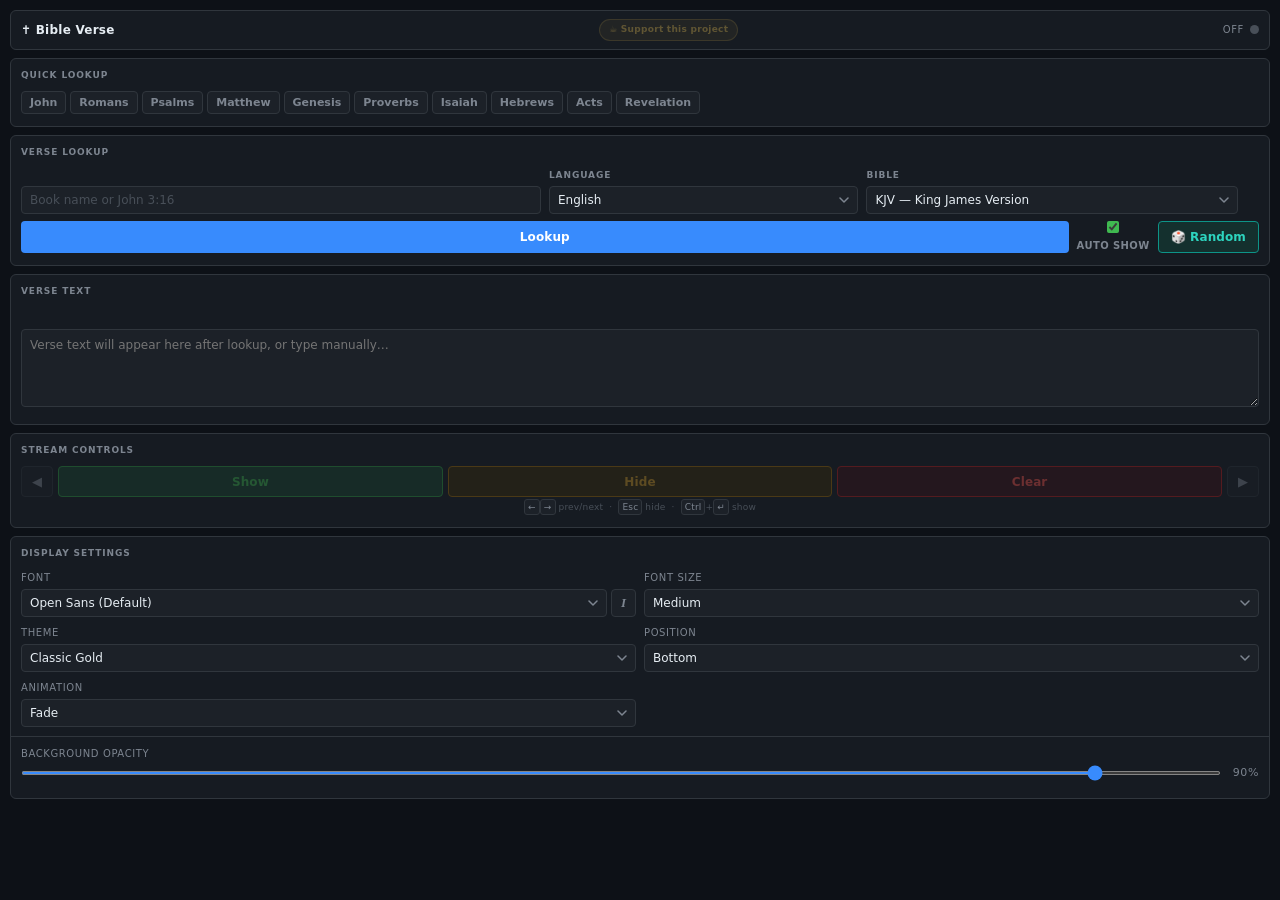
==== index.html @ e4c2082e "await chapter population and show book list on ref-input focus" ====
<!DOCTYPE html>
<html lang="en">
<head>
  <meta charset="UTF-8">
  <meta name="viewport" content="width=device-width, initial-scale=1.0">
  <title>Bible Verse Controller</title>
  <link rel="stylesheet" href="assets/dock.css">
</head>
<body>

<div id="app">

  <!-- Header -->
  <header>
    <h1>✝ Bible Verse</h1>
    <a
      href="https://ko-fi.com/sinewytech"
      target="_blank"
      rel="noopener noreferrer"
      class="kofi-btn"
      title="Support this project on Ko-fi"
    >☕ Support this project</a>
    <div class="status-row">
      <span class="status-label" id="status-label">Off</span>
      <div class="status-dot" id="status-dot"></div>
    </div>
  </header>

  <!-- Quick Lookup -->
  <div class="card">
    <div class="card-title">Quick Lookup</div>
    <div class="quick-books">
      <button class="btn-book" data-book="John">John</button>
      <button class="btn-book" data-book="Romans">Romans</button>
      <button class="btn-book" data-book="Psalms">Psalms</button>
      <button class="btn-book" data-book="Matthew">Matthew</button>
      <button class="btn-book" data-book="Genesis">Genesis</button>
      <button class="btn-book" data-book="Proverbs">Proverbs</button>
      <button class="btn-book" data-book="Isaiah">Isaiah</button>
      <button class="btn-book" data-book="Hebrews">Hebrews</button>
      <button class="btn-book" data-book="Acts">Acts</button>
      <button class="btn-book" data-book="Revelation">Revelation</button>
    </div>
  </div>

  <!-- Lookup -->
  <div class="card">
    <div class="card-title">Verse Lookup</div>
    <div class="lookup-row" style="display:flex;gap:8px;align-items:flex-end;flex-wrap:nowrap;overflow:hidden;">
      <div class="ref-wrap" style="width:42%;flex:none;box-sizing:border-box;">
        <input
          type="text"
          id="ref-input"
          placeholder="Book name or John 3:16"
          autocomplete="off"
          spellcheck="false"
        >
        <ul id="autocomplete-list" class="autocomplete-list hidden"></ul>
      </div>
      <div style="width:25%;flex:none;box-sizing:border-box;min-width:0;">
        <label style="font-size:9px;font-weight:700;text-transform:uppercase;letter-spacing:0.1em;color:var(--text-muted);margin-bottom:4px;">Language</label>
        <select id="language" title="Language" style="width:100%;min-width:0;">
          <option value="" disabled>Language</option>
          <option value="english" selected>English</option>
          <option value="french">French</option>
          <option value="portuguese">Portuguese</option>
          <option value="spanish">Spanish</option>
          <option value="swahili">Swahili</option>
          <option value="arabic">Arabic</option>
          <option value="chinese">Chinese</option>
          <option value="german">German</option>
          <option value="russian">Russian</option>
        </select>
      </div>
      <div style="width:30%;flex:none;box-sizing:border-box;min-width:0;">
        <label style="font-size:9px;font-weight:700;text-transform:uppercase;letter-spacing:0.1em;color:var(--text-muted);margin-bottom:4px;">Bible</label>
        <select id="translation" title="Bible translation" style="width:100%;max-width:100%;overflow:hidden;text-overflow:ellipsis;min-width:0;box-sizing:border-box;">
        <option value="kjv" data-language="english" selected>KJV — King James Version</option>
        <option value="nkjv" data-language="english">NKJV — New King James Version</option>
        <option value="niv" data-language="english">NIV — New International Version (1984)</option>
        <option value="niv2011" data-language="english">NIV2011 — New International Version (2011)</option>
        <option value="esv" data-language="english">ESV — English Standard Version</option>
        <option value="nlt" data-language="english">NLT — New Living Translation</option>
        <option value="nasb" data-language="english">NASB — New American Standard Bible</option>
        <option value="amp" data-language="english">AMP — Amplified Bible</option>
        <option value="msg" data-language="english">MSG — The Message</option>
        <option value="csb17" data-language="english">CSB — Christian Standard Bible</option>
        <option value="web" data-language="english">WEB — World English Bible</option>
        <option value="webbe" data-language="english">WEBBE — World English Bible British</option>
        <option value="asv" data-language="english">ASV — American Standard Version</option>
        <option value="bbe" data-language="english">BBE — Bible in Basic English</option>
        <option value="darby" data-language="english">DBY — Darby Translation</option>
        <option value="ylt" data-language="english">YLT — Young's Literal (NT Only)</option>
        <option value="dra" data-language="english">DRB — Douay-Rheims</option>
        <option value="rsv" data-language="english">RSV — Revised Standard Version</option>
        <option value="net" data-language="english">NET — New English Translation</option>
        <option value="gnv" data-language="english">GNV — Geneva Bible (1599)</option>
        <option value="lsv" data-language="english">LSV — Literal Standard Version</option>
        <option value="bsb" data-language="english">BSB — Berean Standard Bible</option>
        <option value="mev" data-language="english">MEV — Modern English Version</option>
        <option value="isv" data-language="english">ISV — International Standard Version</option>
        <option value="erv" data-language="english">ERV — Easy-to-Read Version</option>
        <option value="gnt" data-language="english">GNT — Good News Bible</option>
        <option value="nbs" data-language="french">NBS — Nouvelle Bible Segond</option>
        <option value="frlsg" data-language="french">LSG — Louis Segond 1910</option>
        <option value="frdby" data-language="french">DBY — Darby French</option>
        <option value="frpdv17" data-language="french">PDV — Parole de Vie</option>
        <option value="bds" data-language="french">BDS — Bible du Semeur</option>
        <option value="ara" data-language="portuguese">ARA — Almeida Revista e Atualizada</option>
        <option value="acf11" data-language="portuguese">ACF — Almeida Corrigida Fiel</option>
        <option value="nvipt" data-language="portuguese">NVI-PT — Nova Versão Internacional</option>
        <option value="ntlh" data-language="portuguese">NTLH — Nova Tradução na Linguagem de Hoje</option>
        <option value="arc09" data-language="portuguese">ARC — Almeida Revista e Corrigida</option>
        <option value="rv1960" data-language="spanish">RV1960 — Reina Valera 1960</option>
        <option value="rv2004" data-language="spanish">RV2004 — Reina Valera 2004</option>
        <option value="nvi" data-language="spanish">NVI — Nueva Versión Internacional</option>
        <option value="pdt" data-language="spanish">PDT — Palabra de Dios para Todos</option>
        <option value="ntv" data-language="spanish">NTV — Nueva Traducción Viviente</option>
        <option value="suv" data-language="swahili">SUV — Swahili Union Version</option>
        <option value="nav" data-language="arabic">NAV — New Arabic Version</option>
        <option value="svd" data-language="arabic">SVD — Smith & Van Dyke</option>
        <option value="cuv" data-language="chinese">CUV — Chinese Union Version</option>
        <option value="cunp" data-language="chinese">CUNP — Chinese Union New Punctuation</option>
        <option value="elb" data-language="german">ELB — Elberfelder Bibel</option>
        <option value="lut" data-language="german">LUT — Luther Bibel 2017</option>
        <option value="sch" data-language="german">SCH — Schlachter 2000</option>
        <option value="synodal" data-language="russian">SYNOD — Russian Synodal</option>
        <option value="nrt" data-language="russian">NRT — New Russian Translation</option>
      </select>
      </div>
    </div>
    <div id="cv-row" class="cv-row hidden">
      <select id="chapter-sel" title="Chapter"></select>
      <select id="verse-sel" title="Verse"></select>
    </div>
    <div class="lookup-actions">
      <button class="btn btn-lookup" id="btn-lookup">Lookup</button>
      <label class="auto-show-label" title="Automatically show verse on stream after lookup">
        <input type="checkbox" id="auto-show-cb" checked>
        <span>Auto Show</span>
      </label>
      <button class="btn btn-random" id="btn-random">🎲 Random</button>
    </div>
    <div id="random-menu" class="random-menu hidden">
      <button class="random-menu-item" data-cat="bible">📖 Entire Bible</button>
      <button class="random-menu-item" data-cat="ot">📜 Old Testament</button>
      <button class="random-menu-item" data-cat="nt">✝ New Testament</button>
      <button class="random-menu-item" data-cat="gospels">🕊 Gospels only</button>
      <button class="random-menu-item" data-cat="poetry">🎵 Psalms &amp; Proverbs</button>
    </div>
  </div>

  <!-- Verse Preview & Edit -->
  <div class="card">
    <div class="card-title">Verse Text</div>
    <p id="preview-reference"></p>
    <textarea
      id="verse-text"
      placeholder="Verse text will appear here after lookup, or type manually…"
    ></textarea>
  </div>

  <!-- Stream Controls -->
  <div class="card">
    <div class="card-title">Stream Controls</div>
    <div class="controls-row">
      <button class="btn btn-prev" id="btn-prev" title="Previous verse (←)" disabled>◀</button>
      <button class="btn btn-show" id="btn-show" disabled>Show</button>
      <button class="btn btn-hide" id="btn-hide" disabled>Hide</button>
      <button class="btn btn-clear" id="btn-clear" disabled>Clear</button>
      <button class="btn btn-next" id="btn-next" title="Next verse (→)" disabled>▶</button>
    </div>
    <div class="kbd-hint">
      <kbd>←</kbd><kbd>→</kbd> prev/next &nbsp;·&nbsp;
      <kbd>Esc</kbd> hide &nbsp;·&nbsp;
      <kbd>Ctrl</kbd>+<kbd>↵</kbd> show
    </div>
  </div>

  <!-- Display Settings -->
  <div class="card">
    <div class="card-title">Display Settings</div>

    <div class="settings-grid">
      <label>
        Font
        <div class="font-row">
          <select id="font-sel"></select>
          <button id="btn-italic" class="btn-italic" type="button" title="Italic">I</button>
        </div>
      </label>
      <label>
        Font Size
        <select id="font-size">
          <option value="sm">Small</option>
          <option value="md" selected>Medium</option>
          <option value="lg">Large</option>
          <option value="xl">X-Large</option>
        </select>
      </label>
      <label>
        Theme
        <select id="theme">
          <option value="gold">Classic Gold</option>
          <option value="white">Clean White</option>
          <option value="dark">Dark Minimal</option>
          <option value="sacred-light">Sacred Light</option>
          <option value="custom">Custom…</option>
        </select>
      </label>
      <label>
        Position
        <select id="position">
          <option value="bottom">Bottom</option>
          <option value="center">Center</option>
          <option value="top">Top</option>
        </select>
      </label>
      <label>
        Animation
        <select id="animation">
          <option value="fade">Fade</option>
          <option value="slide">Slide Up</option>
          <option value="none">None</option>
        </select>
      </label>
    </div>

    <!-- Opacity -->
    <div class="card-divider"></div>
    <label style="margin-bottom:5px">
      Background Opacity
      <div class="slider-row">
        <input type="range" id="opacity-slider" min="0" max="100" value="90" step="1">
        <span class="slider-value" id="opacity-value">90%</span>
      </div>
    </label>

    <!-- Custom colours (shown when theme = custom) -->
    <div id="custom-colors-section">
      <div class="card-divider"></div>
      <div class="card-title" style="margin-bottom:7px">Custom Colours</div>
      <div class="color-row">
        <div class="color-item">
          <span>Background</span>
          <input type="color" id="color-bg" value="#080810">
        </div>
        <div class="color-item">
          <span>Verse Text</span>
          <input type="color" id="color-text" value="#f0e6c4">
        </div>
        <div class="color-item">
          <span>Reference</span>
          <input type="color" id="color-ref" value="#c9a84c">
        </div>
      </div>
      <div class="card-divider" style="margin-top:9px"></div>
      <label class="checkbox-row">
        <input type="checkbox" id="show-card-checkbox">
        <span>Show card overlay on background</span>
      </label>
    </div>

    <!-- Background mode — only visible when theme = Custom -->
    <div id="bg-mode-section">
      <div class="card-divider"></div>
      <label style="margin-bottom:5px">Background Mode</label>
      <div class="toggle-group" id="bg-mode-toggle" style="margin-bottom:7px">
        <button class="toggle-btn active" data-mode="color">Colour</button>
        <button class="toggle-btn" data-mode="image">Image</button>
      </div>
      <div id="bg-image-section" style="display:none">
        <div class="image-upload-area">
          <label class="btn-upload">
            Choose Image
            <input type="file" id="bg-image-input" accept="image/*" hidden>
          </label>
          <span id="bg-image-name">No image selected</span>
          <button class="btn-icon" id="bg-image-clear" title="Remove image">×</button>
        </div>
      </div>
    </div>
  </div>

  <!-- Status Bar -->
  <div id="status-bar"></div>

</div>

<script src="assets/app.js"></script>
<script>
(() => {
  try {
  // ── DOM refs ──────────────────────────────────────────
  const refInput        = document.getElementById('ref-input');
  const autocompleteList= document.getElementById('autocomplete-list');
  const chapterSel      = document.getElementById('chapter-sel');
  const verseSel        = document.getElementById('verse-sel');
  const cvRow           = document.getElementById('cv-row');
  const autoShowCb      = document.getElementById('auto-show-cb');
  const languageSel     = document.getElementById('language');
  const translationSel  = document.getElementById('translation');
  const btnLookup       = document.getElementById('btn-lookup');
  const btnRandom       = document.getElementById('btn-random');
  const randomMenu      = document.getElementById('random-menu');
  const previewRef      = document.getElementById('preview-reference');
  const verseText       = document.getElementById('verse-text');
  const btnPrev         = document.getElementById('btn-prev');
  const btnShow         = document.getElementById('btn-show');
  const btnHide         = document.getElementById('btn-hide');
  const btnClear        = document.getElementById('btn-clear');
  const btnNext         = document.getElementById('btn-next');
  const themeSel        = document.getElementById('theme');
  const positionSel     = document.getElementById('position');
  const fontSizeSel     = document.getElementById('font-size');
  const animationSel    = document.getElementById('animation');
  const fontSel         = document.getElementById('font-sel');
  const btnItalic       = document.getElementById('btn-italic');
  const opacitySlider   = document.getElementById('opacity-slider');
  const opacityValue    = document.getElementById('opacity-value');
  const customSection   = document.getElementById('custom-colors-section');
  const bgModeSection   = document.getElementById('bg-mode-section');
  const showCardCheckbox= document.getElementById('show-card-checkbox');
  const colorBg         = document.getElementById('color-bg');
  const colorText       = document.getElementById('color-text');
  const colorRef        = document.getElementById('color-ref');
  const bgModeToggle    = document.getElementById('bg-mode-toggle');
  const bgImageSection  = document.getElementById('bg-image-section');
  const bgImageInput    = document.getElementById('bg-image-input');
  const bgImageName     = document.getElementById('bg-image-name');
  const bgImageClear    = document.getElementById('bg-image-clear');
  const statusBar       = document.getElementById('status-bar');
  const statusDot       = document.getElementById('status-dot');
  const statusLabel     = document.getElementById('status-label');

  // ── State ─────────────────────────────────────────────
  let currentReference  = '';  // display string e.g. "John 3:16 — KJV"
  let navRef            = null; // { book, chapter, verse } for next/prev
  let overlayState      = 'off';
  let currentBgImage    = null; // base64 data URL or null
  let bgMode            = 'color';
  let isItalic          = false;
  let selectedBook      = null; // book name chosen via quick button or autocomplete
  let acItems           = [];   // current autocomplete results
  let acIndex           = -1;   // active autocomplete index

  // ── Populate font selector ────────────────────────────
  BibleApp.CHURCH_FONTS.forEach(f => {
    const opt = document.createElement('option');
    opt.value       = f.value;
    opt.textContent = f.label;
    fontSel.appendChild(opt);
  });

  // ── Init ──────────────────────────────────────────────
  BibleApp.initChannel('dock', () => {});

  const saved = BibleApp.loadSettings();
  translationSel.value = saved.translation || 'kjv';
  themeSel.value       = saved.theme       || 'gold';
  positionSel.value    = saved.position    || 'bottom';
  fontSizeSel.value    = saved.fontSize    || 'md';
  animationSel.value   = saved.animation   || 'fade';
  fontSel.value        = saved.font        || 'Open Sans';
  isItalic             = saved.italic === true;
  btnItalic.classList.toggle('active', isItalic);
  autoShowCb.checked   = saved.autoShow !== false; // default true
  opacitySlider.value  = saved.opacity     !== undefined ? saved.opacity : 90;
  opacityValue.textContent = opacitySlider.value + '%';

  if (saved.customColors) {
    colorBg.value   = saved.customColors.bg   || '#080810';
    colorText.value = saved.customColors.text || '#f0e6c4';
    colorRef.value  = saved.customColors.ref  || '#c9a84c';
  }
  // Default unchecked — only restore true if explicitly saved as true
  showCardCheckbox.checked = saved.showCard === true;

  // Only restore bg image state when custom theme is actually active
  if (themeSel.value === 'custom') {
    if (saved.bgImage) {
      currentBgImage = saved.bgImage;
      bgImageName.textContent = 'Saved image';
    }
    if (saved.bgMode === 'image') {
      bgMode = 'image';
      setActiveBgModeBtn('image');
      bgImageSection.style.display = '';
    }
  }

  updateThemeUI();

  // ── Language filter ──────────────────────────────────
  languageSel.addEventListener('change', function() {
    const selectedLang = this.value;
    const options = translationSel.querySelectorAll('option');

    let firstVisible = null;
    options.forEach(opt => {
      if (opt.dataset.language === selectedLang) {
        opt.style.display = '';
        if (!firstVisible) firstVisible = opt;
      } else {
        opt.style.display = 'none';
      }
    });

    if (firstVisible) {
      translationSel.value = firstVisible.value;
    }
  });

  // ── Helpers ───────────────────────────────────────────

  function setStatus(msg, type = '') {
    statusBar.textContent = msg;
    statusBar.className   = type ? `is-${type}` : '';
    if (type !== 'loading' && msg) {
      setTimeout(() => {
        if (statusBar.textContent === msg) {
          statusBar.textContent = '';
          statusBar.className   = '';
        }
      }, 4000);
    }
  }

  function setDotState(state) {
    overlayState = state;
    statusDot.className = 'status-dot';
    if (state === 'live') {
      statusDot.classList.add('live');
      statusLabel.textContent = 'Live';
    } else if (state === 'hidden') {
      statusDot.classList.add('hidden-state');
      statusLabel.textContent = 'Hidden';
    } else {
      statusLabel.textContent = 'Off';
    }
  }

  function enableControls(hasVerse) {
    btnShow.disabled  = !hasVerse;
    btnHide.disabled  = !hasVerse;
    btnClear.disabled = !hasVerse;
    btnPrev.disabled  = !hasVerse || !navRef;
    btnNext.disabled  = !hasVerse || !navRef;
  }

  function getCurrentState(action) {
    const isCustom = themeSel.value === 'custom';
    return {
      action,
      reference:    currentReference || refInput.value.trim(),
      text:         verseText.value.trim(),
      theme:        themeSel.value,
      position:     positionSel.value,
      fontSize:     fontSizeSel.value,
      animation:    animationSel.value,
      font:         fontSel.value,
      italic:       isItalic,
      opacity:      parseInt(opacitySlider.value, 10),
      // Preset themes never send a background image — their CSS always wins
      bgMode:       isCustom ? bgMode : 'color',
      bgImage:      isCustom && bgMode === 'image' ? currentBgImage : null,
      customColors: { bg: colorBg.value, text: colorText.value, ref: colorRef.value },
      // Preset themes always show the card; custom respects the checkbox
      showCard:     isCustom ? showCardCheckbox.checked : true,
      visible:      action === 'show',
      translation:  translationSel.value,
    };
  }

  function saveCurrentSettings() {
    BibleApp.saveSettings({
      translation:  translationSel.value,
      theme:        themeSel.value,
      position:     positionSel.value,
      fontSize:     fontSizeSel.value,
      animation:    animationSel.value,
      font:         fontSel.value,
      italic:       isItalic,
      autoShow:     autoShowCb.checked,
      opacity:      parseInt(opacitySlider.value, 10),
      bgMode,
      bgImage:      currentBgImage,
      customColors: { bg: colorBg.value, text: colorText.value, ref: colorRef.value },
      showCard:     showCardCheckbox.checked,
    });
  }

  function resendIfLive() {
    if (overlayState !== 'live') return;
    if (!verseText.value || verseText.value.trim() === '') return;
    BibleApp.send(getCurrentState('show'));
  }

  function updateThemeUI(sendUpdate = false) {
    const isCustom = themeSel.value === 'custom';

    // Custom-only panels
    customSection.classList.toggle('visible', isCustom);
    bgModeSection.classList.toggle('visible', isCustom);

    if (!isCustom) {
      // Reset bg mode controls so they're clean if user returns to Custom later
      bgMode = 'color';
      setActiveBgModeBtn('color');
      bgImageSection.style.display = 'none';
    }

    if (sendUpdate) resendIfLive();
  }

  function setActiveBgModeBtn(mode) {
    bgModeToggle.querySelectorAll('.toggle-btn').forEach(b => {
      b.classList.toggle('active', b.dataset.mode === mode);
    });
  }

  // ── Book / Chapter / Verse selectors ─────────────────

  async function populateChapters(bookName) {
    const entry = BibleApp.BIBLE_BOOKS.find(([name]) => name === bookName);
    if (!entry) return;
    chapterSel.innerHTML = '';
    for (let i = 1; i <= entry[2]; i++) {
      const opt = document.createElement('option');
      opt.value = opt.textContent = i;
      chapterSel.appendChild(opt);
    }
    await populateVerses();
  }

  async function populateVerses() {
    verseSel.innerHTML = '';
    const loading = document.createElement('option');
    loading.textContent = 'Loading...';
    loading.disabled = true;
    verseSel.appendChild(loading);

    const entry = BibleApp.BIBLE_BOOKS.find(([name]) => name === selectedBook);
    if (!entry) return;
    const bookId = BibleApp.BIBLE_BOOKS.indexOf(entry) + 1;
    const rawTranslation = translationSel.value;
    const translationCode = BibleApp.TRANSLATION_MAP[rawTranslation.toLowerCase()] || rawTranslation.toUpperCase();
    const chapter = parseInt(chapterSel.value, 10) || 1;

    const count = await BibleApp.fetchVerseCount(translationCode, bookId, chapter);

    verseSel.innerHTML = '';
    for (let i = 1; i <= count; i++) {
      const opt = document.createElement('option');
      opt.value = opt.textContent = i;
      verseSel.appendChild(opt);
    }
  }

  function selectBook(bookName) {
    selectedBook = bookName;
    document.querySelectorAll('.btn-book').forEach(b =>
      b.classList.toggle('active', b.dataset.book === bookName)
    );
    populateChapters(bookName);
    cvRow.classList.remove('hidden');
    updateRefFromDropdowns();
    const entry = BibleApp.BIBLE_BOOKS.find(([name]) => name === bookName);
    if (entry && entry[2] === 1) {
      verseSel.focus();
    } else {
      chapterSel.focus();
    }
  }

  function updateRefFromDropdowns() {
    if (!selectedBook) return;
    refInput.value = `${selectedBook} ${chapterSel.value}:${verseSel.value}`;
  }

  async function syncDropdowns(bookName, chapter, verse) {
    const entry = BibleApp.BIBLE_BOOKS.find(([name]) => name.toLowerCase() === bookName.toLowerCase());
    if (!entry) return;
    selectedBook = entry[0];
    document.querySelectorAll('.btn-book').forEach(b =>
      b.classList.toggle('active', b.dataset.book === selectedBook)
    );
    chapterSel.innerHTML = '';
    for (let i = 1; i <= entry[2]; i++) {
      const opt = document.createElement('option');
      opt.value = opt.textContent = i;
      chapterSel.appendChild(opt);
    }
    chapterSel.value = chapter;
    cvRow.classList.remove('hidden');
    await populateVerses();
    verseSel.value = verse;
  }

  // ── Autocomplete ──────────────────────────────────────

  function showAutocomplete(items) {
    autocompleteList.innerHTML = '';
    if (!items.length) {
      hideAutocomplete();
      return;
    }
    acItems = items;
    acIndex = -1;
    items.forEach((name, i) => {
      const li = document.createElement('li');
      li.className     = 'autocomplete-item';
      li.textContent   = name;
      li.dataset.index = i;
      li.addEventListener('mousedown', (e) => {
        e.preventDefault(); // prevent input blur
        selectAutocomplete(i);
      });
      autocompleteList.appendChild(li);
    });
    autocompleteList.classList.remove('hidden');
  }

  function hideAutocomplete() {
    autocompleteList.classList.add('hidden');
    acItems = [];
    acIndex = -1;
  }

  function selectAutocomplete(idx) {
    const book = acItems[idx];
    if (!book) return;
    hideAutocomplete();
    selectBook(book);
  }

  function moveAutocomplete(dir) {
    if (!acItems.length) return;
    acIndex = Math.max(-1, Math.min(acItems.length - 1, acIndex + dir));
    autocompleteList.querySelectorAll('.autocomplete-item').forEach((el, i) => {
      el.classList.toggle('active', i === acIndex);
    });
  }

  function handleRefInput() {
    const val = refInput.value;
    // If cleared, reset book state and hide chapter/verse row
    if (!val.trim()) {
      selectedBook = null;
      cvRow.classList.add('hidden');
      document.querySelectorAll('.btn-book').forEach(b => b.classList.remove('active'));
    }
    // Only autocomplete if we're still typing the book name (no chapter yet)
    const hasChapter = /\d+:\d+/.test(val) || /^\S+\s+\d+$/.test(val);
    if (!val.trim() || hasChapter) {
      hideAutocomplete();
      return;
    }
    // Extract the book fragment (everything before a digit+colon or just the whole string)
    const bookFragment = val.replace(/\s+\d+.*$/, '');
    const results = BibleApp.searchBooks(bookFragment);
    // Don't show autocomplete if the typed value already exactly matches a book
    const exact = results.length === 1 && results[0].toLowerCase() === bookFragment.toLowerCase();
    if (exact) { hideAutocomplete(); return; }
    showAutocomplete(results);
  }

  // ── Random Verse ──────────────────────────────────────

  const RANDOM_CATEGORIES = {
    bible:   { pool: () => BibleApp.BIBLE_BOOKS.slice(0, 66) },
    ot:      { pool: () => BibleApp.BIBLE_BOOKS.slice(0, 39) },
    nt:      { pool: () => BibleApp.BIBLE_BOOKS.slice(39, 66) },
    gospels: { pool: () => [39, 40, 41, 42].map(i => BibleApp.BIBLE_BOOKS[i]) },
    poetry:  { pool: () => [18, 19].map(i => BibleApp.BIBLE_BOOKS[i]) },
  };

  function closeRandomMenu() {
    randomMenu.classList.add('hidden');
  }

  async function doRandomVerse(catKey) {
    closeRandomMenu();

    const books = RANDOM_CATEGORIES[catKey].pool();
    btnRandom.disabled = true;
    btnRandom.classList.add('loading');
    setStatus('Finding random verse…', 'loading');

    let result, lastRef;

    // Up to 4 attempts: first two try a random verse (1-12),
    // later attempts fall back to verse 1 of a fresh random chapter.
    for (let attempt = 0; attempt < 4; attempt++) {
      const [bookName, , chapters] = books[Math.floor(Math.random() * books.length)];
      const chapter = Math.floor(Math.random() * chapters) + 1;
      const verse   = attempt < 2 ? Math.floor(Math.random() * 12) + 1 : 1;
      lastRef = `${bookName} ${chapter}:${verse}`;
      result  = await BibleApp.fetchVerse(lastRef, translationSel.value);
      if (!result.error) break;
    }

    btnRandom.disabled = false;
    btnRandom.classList.remove('loading');

    if (result.error) {
      setStatus(result.error, 'error');
      return;
    }

    currentReference       = result.reference;
    previewRef.textContent = result.reference;
    verseText.value        = result.text;
    navRef = BibleApp.parseReference(result.rawRef || lastRef);
    if (navRef) refInput.value = BibleApp.buildReference(navRef.book, navRef.chapter, navRef.verse);
    enableControls(true);
    setStatus(`Random: ${result.reference}`, 'success');

    if (autoShowCb.checked || overlayState === 'live') {
      BibleApp.send(getCurrentState('show'));
      if (autoShowCb.checked) setDotState('live');
    }
  }

  // ── Lookup ────────────────────────────────────────────

  async function doLookup(ref) {
    ref = (ref || refInput.value).trim();
    if (!ref) {
      setStatus('Enter a reference first (e.g. John 3:16).', 'error');
      refInput.focus();
      return;
    }

    hideAutocomplete();
    btnLookup.disabled = true;
    btnLookup.classList.add('loading');
    setStatus('Fetching verse…', 'loading');

    const result = await BibleApp.fetchVerse(ref, translationSel.value);

    btnLookup.disabled = false;
    btnLookup.classList.remove('loading');

    if (result.error) {
      setStatus(result.error, 'error');
      return;
    }

    currentReference       = result.reference;
    previewRef.textContent = result.reference;
    verseText.value        = result.text;

    // Parse raw ref for navigation (API returns e.g. "John 3:16")
    navRef = BibleApp.parseReference(result.rawRef || ref);
    if (navRef) {
      refInput.value = BibleApp.buildReference(navRef.book, navRef.chapter, navRef.verse);
      await syncDropdowns(navRef.book, navRef.chapter, navRef.verse);
    }

    enableControls(true);
    setStatus(`Loaded: ${result.reference}`, 'success');

    if (autoShowCb.checked) {
      BibleApp.send(getCurrentState('show'));
      setDotState('live');
    }
  }

  // ── Next / Previous ───────────────────────────────────

  async function navigateVerse(delta) {
    if (!navRef) return;

    const { book, chapter, verse } = navRef;
    const newVerse = verse + delta;

    if (newVerse < 1) {
      // Go to previous chapter, verse 1 (we don't know last verse of prev chapter)
      if (chapter <= 1) { setStatus('Already at the beginning.', ''); return; }
      await doLookup(BibleApp.buildReference(book, chapter - 1, 1));
    } else {
      const ref = BibleApp.buildReference(book, chapter, newVerse);
      const result = await BibleApp.fetchVerse(ref, translationSel.value);

      if (result.error) {
        // Likely past the last verse — try next chapter
        if (delta > 0) {
          await doLookup(BibleApp.buildReference(book, chapter + 1, 1));
        } else {
          setStatus(result.error, 'error');
        }
      } else {
        // Apply directly without going through doLookup UI flow
        currentReference       = result.reference;
        previewRef.textContent = result.reference;
        verseText.value        = result.text;
        navRef = BibleApp.parseReference(result.rawRef || ref);
        if (navRef) refInput.value = BibleApp.buildReference(navRef.book, navRef.chapter, navRef.verse);
        enableControls(true);
        // Live-update overlay if visible
        if (overlayState === 'live') BibleApp.send(getCurrentState('show'));
        setStatus(`${result.reference}`, 'success');
      }
    }
  }

  // ── Event listeners ───────────────────────────────────

  // Quick book buttons
  document.querySelectorAll('.btn-book').forEach(btn =>
    btn.addEventListener('click', () => selectBook(btn.dataset.book))
  );

  // Chapter dropdown → repopulate verses and sync ref input
  chapterSel.addEventListener('change', async () => {
    await populateVerses();
    updateRefFromDropdowns();
  });

  // Verse dropdown → sync ref input, auto-lookup if Auto Show is on
  verseSel.addEventListener('change', () => {
    updateRefFromDropdowns();
    if (autoShowCb.checked) doLookup();
  });

  btnLookup.addEventListener('click', () => doLookup());

  btnRandom.addEventListener('click', (e) => {
    e.stopPropagation(); // prevent the document click from closing it immediately
    randomMenu.classList.toggle('hidden');
  });

  randomMenu.addEventListener('click', (e) => {
    const item = e.target.closest('.random-menu-item');
    if (item) doRandomVerse(item.dataset.cat);
  });

  // Close the menu when clicking anywhere outside it
  document.addEventListener('click', closeRandomMenu);

  refInput.addEventListener('input', handleRefInput);

  refInput.addEventListener('focus', () => {
    const val = refInput.value.trim();
    const hasChapter = /\d+:\d+/.test(val) || /^\S+\s+\d+$/.test(val);
    if (!val || hasChapter) return;
    const bookFragment = val.replace(/\s+\d+.*$/, '');
    const results = bookFragment
      ? BibleApp.searchBooks(bookFragment)
      : BibleApp.BIBLE_BOOKS.map(([name]) => name);
    showAutocomplete(results);
  });

  refInput.addEventListener('keydown', (e) => {
    if (e.key === 'ArrowDown') { e.preventDefault(); moveAutocomplete(1); return; }
    if (e.key === 'ArrowUp')   { e.preventDefault(); moveAutocomplete(-1); return; }
    if (e.key === 'Escape')    { hideAutocomplete(); return; }
    if (e.key === 'Enter') {
      if (acIndex >= 0 && acItems.length) {
        e.preventDefault();
        selectAutocomplete(acIndex);
      } else {
        hideAutocomplete();
        doLookup();
      }
    }
  });

  refInput.addEventListener('blur', () => {
    // Delay so mousedown on autocomplete item fires first
    setTimeout(hideAutocomplete, 150);
  });

  verseText.addEventListener('input', () => {
    enableControls(verseText.value.trim().length > 0);
  });

  verseText.addEventListener('keydown', (e) => {
    if (e.key === 'Enter' && (e.ctrlKey || e.metaKey)) {
      e.preventDefault();
      btnShow.click();
    }
  });

  btnShow.addEventListener('click', () => {
    const text = verseText.value.trim();
    if (!text) { setStatus('No verse text to display.', 'error'); return; }
    BibleApp.send(getCurrentState('show'));
    setDotState('live');
    setStatus('Verse shown on stream.', 'success');
  });

  btnHide.addEventListener('click', () => {
    BibleApp.send(getCurrentState('hide'));
    setDotState('hidden');
    setStatus('Verse hidden.', '');
  });

  btnClear.addEventListener('click', () => {
    BibleApp.send({ action: 'clear', visible: false, reference: '', text: '' });
    previewRef.textContent = '';
    verseText.value        = '';
    currentReference       = '';
    refInput.value         = '';
    navRef                 = null;
    enableControls(false);
    setDotState('off');
    setStatus('Cleared.', '');
  });

  btnPrev.addEventListener('click', () => navigateVerse(-1));
  btnNext.addEventListener('click', () => navigateVerse(1));

  // Settings — save + live-update on change
  [themeSel, positionSel, fontSizeSel, animationSel, fontSel].forEach(el => {
    el.addEventListener('change', () => {
      if (el === themeSel) {
        // updateThemeUI resets bg state then calls resendIfLive internally
        updateThemeUI(true);
        saveCurrentSettings();
      } else {
        saveCurrentSettings();
        resendIfLive();
      }
    });
  });

  btnItalic.addEventListener('click', () => {
    isItalic = !isItalic;
    btnItalic.classList.toggle('active', isItalic);
    saveCurrentSettings();
    resendIfLive();
  });

  translationSel.addEventListener('change', saveCurrentSettings);

  // Opacity slider
  opacitySlider.addEventListener('input', () => {
    opacityValue.textContent = opacitySlider.value + '%';
    saveCurrentSettings();
    resendIfLive();
  });

  // Custom colour pickers
  [colorBg, colorText, colorRef].forEach(el => {
    el.addEventListener('input', () => {
      saveCurrentSettings();
      resendIfLive();
    });
  });

  // Show-card checkbox
  showCardCheckbox.addEventListener('change', () => {
    saveCurrentSettings();
    resendIfLive();
  });

  // Background mode toggle
  bgModeToggle.addEventListener('click', (e) => {
    const btn = e.target.closest('.toggle-btn');
    if (!btn) return;
    bgMode = btn.dataset.mode;
    setActiveBgModeBtn(bgMode);
    bgImageSection.style.display = bgMode === 'image' ? '' : 'none';
    saveCurrentSettings();
    resendIfLive();
  });

  // Background image upload
  bgImageInput.addEventListener('change', (e) => {
    const file = e.target.files[0];
    if (!file) return;

    const img = new Image();
    const url = URL.createObjectURL(file);

    img.onload = () => {
      const MAX_W = 1920, MAX_H = 1080;
      let w = img.width, h = img.height;
      if (w > MAX_W || h > MAX_H) {
        const scale = Math.min(MAX_W / w, MAX_H / h);
        w = Math.round(w * scale);
        h = Math.round(h * scale);
      }
      const canvas = document.createElement('canvas');
      canvas.width  = w;
      canvas.height = h;
      canvas.getContext('2d').drawImage(img, 0, 0, w, h);
      currentBgImage = canvas.toDataURL('image/jpeg', 0.82);
      URL.revokeObjectURL(url);
      bgImageName.textContent = file.name;
      saveCurrentSettings();
      resendIfLive();
    };

    img.onerror = () => {
      URL.revokeObjectURL(url);
      setStatus('Could not load image.', 'error');
    };

    img.src = url;
    // Reset input so same file can be re-selected
    bgImageInput.value = '';
  });

  bgImageClear.addEventListener('click', () => {
    currentBgImage          = null;
    bgImageName.textContent = 'No image selected';
    saveCurrentSettings();
    resendIfLive();
  });

  // ── Global keyboard shortcuts ─────────────────────────
  document.addEventListener('keydown', (e) => {
    const tag     = document.activeElement.tagName;
    const inInput = tag === 'INPUT' || tag === 'TEXTAREA' || tag === 'SELECT';

    if (e.key === 'Escape' && !inInput) {
      btnHide.click();
    } else if (e.key === 'ArrowRight' && !inInput) {
      e.preventDefault();
      navigateVerse(1);
    } else if (e.key === 'ArrowLeft' && !inInput) {
      e.preventDefault();
      navigateVerse(-1);
    }
  });
  } catch (e) {
    console.error('[BibleApp] dock init failed:', e);
  }
})();
</script>

</body>
</html>
---- assets/dock.css ----
/* OBS Bible Verse Plugin — Dock Control Panel Styles */

*, *::before, *::after {
  box-sizing: border-box;
  margin: 0;
  padding: 0;
}

:root {
  --bg-body:      #0d1117;
  --bg-card:      #161b22;
  --bg-input:     #1c2128;
  --border:       #30363d;
  --border-focus: #58a6ff;
  --text:         #e6edf3;
  --text-muted:   #7d8590;
  --text-dim:     #484f58;
  --accent-blue:  #388bfd;
  --accent-green: #3fb950;
  --accent-amber: #d29922;
  --accent-red:   #f85149;
  --radius:       6px;
}

html, body {
  width: 100%;
  min-height: 100vh;
  background: var(--bg-body);
  color: var(--text);
  font-family: -apple-system, BlinkMacSystemFont, 'Segoe UI', system-ui, sans-serif;
  font-size: 12px;
  line-height: 1.5;
}

/* ── Layout ─────────────────────────────────────────── */

#app {
  padding: 10px 10px 16px;
  display: flex;
  flex-direction: column;
  gap: 8px;
}

/* ── Header ──────────────────────────────────────────── */

header {
  display: flex;
  align-items: center;
  justify-content: space-between;
  padding: 8px 10px;
  background: var(--bg-card);
  border: 1px solid var(--border);
  border-radius: var(--radius);
}

header h1 {
  font-size: 12px;
  font-weight: 600;
  color: var(--text);
  letter-spacing: 0.02em;
}

/* ── Ko-fi support button ────────────────────────────── */

.kofi-btn {
  display: inline-flex;
  align-items: center;
  gap: 4px;
  padding: 3px 9px;
  border-radius: 20px;
  background: rgba(201, 168, 76, 0.10);
  border: 1px solid rgba(201, 168, 76, 0.22);
  color: rgba(201, 168, 76, 0.55);
  font-size: 9px;
  font-weight: 600;
  letter-spacing: 0.03em;
  text-decoration: none;
  white-space: nowrap;
  opacity: 0.7;
  transition: opacity 0.2s, background 0.2s, color 0.2s, border-color 0.2s;
}

.kofi-btn:hover {
  opacity: 1;
  background: rgba(201, 168, 76, 0.18);
  border-color: rgba(201, 168, 76, 0.50);
  color: #c9a84c;
}

.status-row {
  display: flex;
  align-items: center;
  gap: 6px;
}

.status-label {
  font-size: 10px;
  color: var(--text-muted);
  text-transform: uppercase;
  letter-spacing: 0.06em;
}

.status-dot {
  width: 9px;
  height: 9px;
  border-radius: 50%;
  background: var(--text-dim);
  flex-shrink: 0;
  transition: background 0.3s;
}

.status-dot.live {
  background: var(--accent-green);
  box-shadow: 0 0 0 3px rgba(63, 185, 80, 0.25);
  animation: pulse 2s infinite;
}

.status-dot.hidden-state { background: var(--accent-amber); }

@keyframes pulse {
  0%, 100% { box-shadow: 0 0 0 3px rgba(63, 185, 80, 0.25); }
  50%       { box-shadow: 0 0 0 5px rgba(63, 185, 80, 0.08); }
}

/* ── Cards ───────────────────────────────────────────── */

.card {
  background: var(--bg-card);
  border: 1px solid var(--border);
  border-radius: var(--radius);
  padding: 10px 10px 12px;
}

.card-title {
  font-size: 9px;
  font-weight: 700;
  text-transform: uppercase;
  letter-spacing: 0.1em;
  color: var(--text-muted);
  margin-bottom: 9px;
}

/* ── Form elements ───────────────────────────────────── */

label {
  display: flex;
  flex-direction: column;
  gap: 4px;
  font-size: 10px;
  color: var(--text-muted);
  font-weight: 500;
  text-transform: uppercase;
  letter-spacing: 0.06em;
}

input[type="text"],
select,
textarea {
  background: var(--bg-input);
  border: 1px solid var(--border);
  border-radius: 4px;
  color: var(--text);
  font-family: inherit;
  font-size: 12px;
  padding: 6px 8px;
  width: 100%;
  transition: border-color 0.15s;
  outline: none;
  appearance: none;
  -webkit-appearance: none;
}

input[type="text"]:focus,
select:focus,
textarea:focus {
  border-color: var(--border-focus);
  box-shadow: 0 0 0 3px rgba(56, 139, 253, 0.15);
}

input::placeholder { color: var(--text-dim); }

select {
  cursor: pointer;
  background-image: url("data:image/svg+xml,%3Csvg xmlns='http://www.w3.org/2000/svg' width='10' height='6' fill='none'%3E%3Cpath d='M1 1l4 4 4-4' stroke='%237d8590' stroke-width='1.5' stroke-linecap='round' stroke-linejoin='round'/%3E%3C/svg%3E");
  background-repeat: no-repeat;
  background-position: right 8px center;
  padding-right: 26px;
}

select option {
  background: var(--bg-input);
  color: var(--text);
}

textarea {
  resize: vertical;
  min-height: 78px;
  line-height: 1.6;
}

/* ── Lookup row ──────────────────────────────────────── */

.lookup-row {
  display: flex;
  gap: 6px;
  margin-bottom: 7px;
}

.lookup-row select {
  width: 72px;
  flex-shrink: 0;
}

/* ── Autocomplete ────────────────────────────────────── */

.ref-wrap {
  position: relative;
  flex: 1;
  min-width: 0;
}

.ref-wrap input { width: 100%; }

.autocomplete-list {
  position: absolute;
  top: calc(100% + 3px);
  left: 0;
  right: 0;
  background: #1c2535;
  border: 1px solid var(--border-focus);
  border-radius: 4px;
  list-style: none;
  z-index: 200;
  overflow: hidden;
  box-shadow: 0 6px 20px rgba(0, 0, 0, 0.5);
}

.autocomplete-list.hidden { display: none; }

.autocomplete-item {
  padding: 6px 10px;
  cursor: pointer;
  font-size: 12px;
  color: var(--text);
  transition: background 0.1s;
}

.autocomplete-item:hover,
.autocomplete-item.active {
  background: rgba(56, 139, 253, 0.2);
  color: #fff;
}

/* ── Preview reference ───────────────────────────────── */

#preview-reference {
  font-size: 11px;
  color: var(--text-muted);
  font-style: italic;
  margin-bottom: 5px;
  min-height: 16px;
  letter-spacing: 0.01em;
}

/* ── Buttons ─────────────────────────────────────────── */

.btn {
  border: none;
  border-radius: 4px;
  cursor: pointer;
  font-family: inherit;
  font-size: 12px;
  font-weight: 600;
  letter-spacing: 0.01em;
  padding: 7px 12px;
  transition: opacity 0.15s, transform 0.1s, background 0.15s, color 0.15s;
  white-space: nowrap;
}

.btn:active { transform: scale(0.97); }

.btn:disabled {
  opacity: 0.38;
  cursor: not-allowed;
  transform: none !important;
}

/* Lookup + Random share a row */
.lookup-actions {
  display: flex;
  gap: 6px;
  margin-top: 4px;
}

.btn-lookup {
  background: var(--accent-blue);
  color: #fff;
  flex: 1;
}

.btn-lookup:hover:not(:disabled) { opacity: 0.88; }

/* ── Random Verse button ─────────────────────────────── */

.btn-random {
  background: #14302e;
  color: #2dd4bf;
  border: 1px solid #0d9488;
  flex-shrink: 0;
}

.btn-random:hover:not(:disabled) {
  background: #0d9488;
  color: #fff;
}

.btn-random.loading {
  position: relative;
  color: transparent;
}

.btn-random.loading::after {
  content: '';
  position: absolute;
  inset: 0;
  margin: auto;
  width: 13px;
  height: 13px;
  border: 2px solid rgba(45, 212, 191, 0.3);
  border-top-color: #2dd4bf;
  border-radius: 50%;
  animation: spin 0.65s linear infinite;
}

/* ── Random category dropdown menu ──────────────────── */

.random-menu {
  margin-top: 5px;
  background: #111e2a;
  border: 1px solid rgba(13, 148, 136, 0.55);
  border-radius: 6px;
  overflow: hidden;
  box-shadow: 0 6px 24px rgba(0, 0, 0, 0.55);
}

.random-menu.hidden { display: none; }

.random-menu-item {
  display: block;
  width: 100%;
  background: none;
  border: none;
  border-bottom: 1px solid rgba(13, 148, 136, 0.12);
  color: var(--text-muted);
  font-family: inherit;
  font-size: 11px;
  font-weight: 500;
  text-align: left;
  padding: 7px 12px;
  cursor: pointer;
  transition: background 0.1s, color 0.1s;
}

.random-menu-item:last-child { border-bottom: none; }

.random-menu-item:hover {
  background: rgba(13, 148, 136, 0.18);
  color: #2dd4bf;
}

/* ── Stream controls row ─────────────────────────────── */

.controls-row {
  display: flex;
  gap: 5px;
}

.btn-prev, .btn-next {
  background: var(--bg-input);
  color: var(--text-muted);
  border: 1px solid var(--border);
  padding: 7px 10px;
  font-size: 13px;
  flex-shrink: 0;
}

.btn-prev:hover:not(:disabled),
.btn-next:hover:not(:disabled) {
  background: var(--border);
  color: var(--text);
}

.btn-show {
  background: #1a4731;
  color: #3fb950;
  border: 1px solid #2ea043;
  flex: 1;
}
.btn-show:hover:not(:disabled) { background: #2ea043; color: #fff; }

.btn-hide {
  background: #3a2d0a;
  color: #d29922;
  border: 1px solid #9e6a03;
  flex: 1;
}
.btn-hide:hover:not(:disabled) { background: #9e6a03; color: #fff; }

.btn-clear {
  background: #3b1219;
  color: #f85149;
  border: 1px solid #b91c1c;
  flex: 1;
}
.btn-clear:hover:not(:disabled) { background: #b91c1c; color: #fff; }

/* ── Settings grid ───────────────────────────────────── */

.settings-grid {
  display: grid;
  grid-template-columns: 1fr 1fr;
  gap: 8px;
}

/* Full-width inside the grid */
.settings-grid .full {
  grid-column: 1 / -1;
}

/* ── Opacity slider ──────────────────────────────────── */

.slider-row {
  display: flex;
  align-items: center;
  gap: 8px;
}

.slider-row input[type="range"] {
  flex: 1;
  height: 4px;
  padding: 0;
  background: transparent;
  cursor: pointer;
  appearance: auto;
  -webkit-appearance: auto;
  accent-color: var(--accent-blue);
  border: none;
  box-shadow: none;
}

.slider-row input[type="range"]:focus { box-shadow: none; border-color: transparent; }

.slider-value {
  font-size: 11px;
  color: var(--text-muted);
  min-width: 30px;
  text-align: right;
  flex-shrink: 0;
}

/* ── Background mode toggle ──────────────────────────── */

.toggle-group {
  display: flex;
  gap: 4px;
  background: var(--bg-input);
  border: 1px solid var(--border);
  border-radius: 4px;
  padding: 2px;
}

.toggle-btn {
  flex: 1;
  border: none;
  background: transparent;
  color: var(--text-muted);
  font-size: 11px;
  font-weight: 600;
  padding: 4px 6px;
  border-radius: 3px;
  cursor: pointer;
  transition: background 0.15s, color 0.15s;
  font-family: inherit;
}

.toggle-btn.active {
  background: var(--accent-blue);
  color: #fff;
}

/* ── Image upload ────────────────────────────────────── */

.image-upload-area {
  display: flex;
  align-items: center;
  gap: 6px;
  flex-wrap: wrap;
}

.btn-upload {
  background: var(--bg-input);
  color: var(--text-muted);
  border: 1px dashed var(--border);
  border-radius: 4px;
  padding: 5px 10px;
  cursor: pointer;
  font-size: 11px;
  font-weight: 600;
  font-family: inherit;
  transition: border-color 0.15s, color 0.15s;
}

.btn-upload:hover {
  border-color: var(--accent-blue);
  color: var(--text);
}

#bg-image-name {
  flex: 1;
  font-size: 11px;
  color: var(--text-muted);
  overflow: hidden;
  text-overflow: ellipsis;
  white-space: nowrap;
  min-width: 0;
}

.btn-icon {
  background: none;
  border: none;
  color: var(--text-dim);
  cursor: pointer;
  font-size: 15px;
  padding: 1px 4px;
  border-radius: 3px;
  line-height: 1;
  flex-shrink: 0;
}
.btn-icon:hover { color: var(--accent-red); background: rgba(248, 81, 73, 0.1); }

/* ── Colour pickers ──────────────────────────────────── */

.color-row {
  display: flex;
  gap: 10px;
}

.color-item {
  display: flex;
  flex-direction: column;
  align-items: center;
  gap: 4px;
  flex: 1;
}

.color-item span {
  font-size: 9px;
  color: var(--text-muted);
  text-transform: uppercase;
  letter-spacing: 0.06em;
  font-weight: 600;
}

input[type="color"] {
  width: 100%;
  height: 28px;
  padding: 2px 3px;
  background: var(--bg-input);
  border: 1px solid var(--border);
  border-radius: 4px;
  cursor: pointer;
  outline: none;
  appearance: auto;
  -webkit-appearance: auto;
}

input[type="color"]:focus { border-color: var(--border-focus); }

/* Section divider within a card */
.card-divider {
  height: 1px;
  background: var(--border);
  margin: 9px -10px;
}

/* ── Status bar ──────────────────────────────────────── */

#status-bar {
  font-size: 11px;
  color: var(--text-muted);
  text-align: center;
  min-height: 18px;
  padding: 2px 8px;
  border-radius: 4px;
  transition: color 0.2s;
}

#status-bar.is-error   { color: var(--accent-red);   }
#status-bar.is-success { color: var(--accent-green);  }
#status-bar.is-loading { color: var(--accent-blue);   }

/* ── Keyboard hints ──────────────────────────────────── */

.kbd-hint {
  font-size: 9px;
  color: var(--text-dim);
  text-align: center;
  margin-top: 2px;
  letter-spacing: 0.02em;
}

kbd {
  display: inline-block;
  background: var(--bg-input);
  border: 1px solid var(--border);
  border-radius: 3px;
  padding: 0 3px;
  font-size: 9px;
  font-family: inherit;
  color: var(--text-muted);
  line-height: 1.6;
}

/* ── Loading spinner in button ───────────────────────── */

.btn-lookup.loading {
  position: relative;
  color: transparent;
}

.btn-lookup.loading::after {
  content: '';
  position: absolute;
  inset: 0;
  margin: auto;
  width: 14px;
  height: 14px;
  border: 2px solid rgba(255, 255, 255, 0.3);
  border-top-color: #fff;
  border-radius: 50%;
  animation: spin 0.65s linear infinite;
}

@keyframes spin { to { transform: rotate(360deg); } }

/* ── Checkbox row ────────────────────────────────────── */

.checkbox-row {
  display: flex;
  flex-direction: row;
  align-items: center;
  gap: 7px;
  font-size: 11px;
  font-weight: 500;
  color: var(--text-muted);
  text-transform: none;
  letter-spacing: 0;
  cursor: pointer;
}

.checkbox-row input[type="checkbox"] {
  width: 13px;
  height: 13px;
  flex-shrink: 0;
  cursor: pointer;
  accent-color: var(--accent-blue);
  /* reset the generic input styles */
  padding: 0;
  border: none;
  border-radius: 3px;
  background: transparent;
  box-shadow: none;
  appearance: auto;
  -webkit-appearance: auto;
}

/* ── Font row (select + italic toggle) ──────────────── */

.font-row {
  display: flex;
  gap: 4px;
}

.font-row select { flex: 1; min-width: 0; }

.btn-italic {
  background: var(--bg-input);
  color: var(--text-muted);
  border: 1px solid var(--border);
  border-radius: 4px;
  padding: 6px 9px;
  font-style: italic;
  font-size: 13px;
  font-weight: 700;
  font-family: Georgia, serif;
  cursor: pointer;
  flex-shrink: 0;
  line-height: 1;
  transition: background 0.15s, color 0.15s, border-color 0.15s;
}

.btn-italic:hover:not(.active) {
  background: var(--border);
  color: var(--text);
}

.btn-italic.active {
  background: rgba(56, 139, 253, 0.18);
  border-color: var(--accent-blue);
  color: var(--accent-blue);
}

/* ── Quick Lookup book buttons ───────────────────────── */

.quick-books {
  display: flex;
  flex-wrap: wrap;
  gap: 4px;
}

.btn-book {
  background: var(--bg-input);
  color: var(--text-muted);
  border: 1px solid var(--border);
  border-radius: 4px;
  padding: 4px 8px;
  font-size: 11px;
  font-weight: 600;
  font-family: inherit;
  cursor: pointer;
  transition: background 0.15s, color 0.15s, border-color 0.15s;
}

.btn-book:hover { background: var(--border); color: var(--text); }

.btn-book.active {
  background: rgba(56, 139, 253, 0.18);
  border-color: var(--accent-blue);
  color: var(--accent-blue);
}

/* ── Chapter / Verse dropdown row ────────────────────── */

.cv-row {
  display: flex;
  gap: 6px;
  margin-top: 6px;
}

.cv-row.hidden { display: none; }

.cv-row select { flex: 1; }

/* ── Auto Show inline label ──────────────────────────── */

.auto-show-label {
  display: inline-flex;
  align-items: center;
  gap: 5px;
  font-size: 10px;
  font-weight: 600;
  color: var(--text-muted);
  font-family: inherit;
  text-transform: uppercase;
  letter-spacing: 0.04em;
  cursor: pointer;
  white-space: nowrap;
  flex-shrink: 0;
  padding: 0 2px;
}

.auto-show-label input[type="checkbox"] {
  width: 12px;
  height: 12px;
  margin: 0;
  cursor: pointer;
  accent-color: var(--accent-green);
  padding: 0;
  border: none;
  background: transparent;
  box-shadow: none;
  appearance: auto;
  -webkit-appearance: auto;
}

/* ── Collapsible custom-colours section ──────────────── */

#custom-colors-section,
#bg-mode-section {
  display: none;
}

#custom-colors-section.visible,
#bg-mode-section.visible {
  display: block;
}
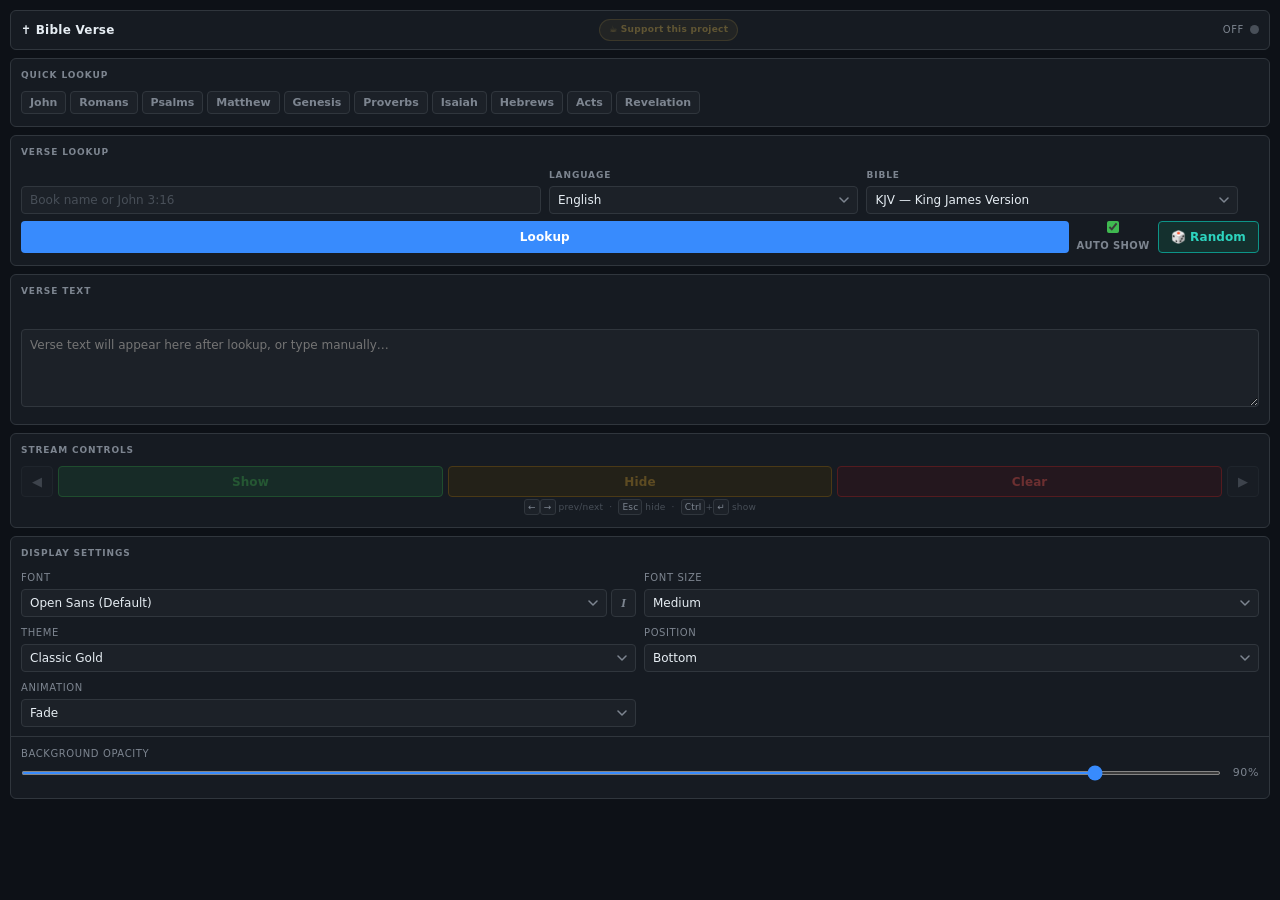
==== commit 331e7166: "feat: restore smart book autocomplete and dynamic verse count (v1.4.0) - Add fetchVerseCount to app." ====
--- a/index.html
+++ b/index.html
@@ -46,7 +46,7 @@
   <!-- Lookup -->
   <div class="card">
     <div class="card-title">Verse Lookup</div>
-    <div class="lookup-row" style="display:flex;gap:8px;align-items:flex-end;flex-wrap:nowrap;overflow:hidden;">
+    <div class="lookup-row" style="display:flex;gap:8px;align-items:flex-end;flex-wrap:nowrap;">
       <div class="ref-wrap" style="width:42%;flex:none;box-sizing:border-box;">
         <input
           type="text"
@@ -844,7 +844,7 @@
   refInput.addEventListener('focus', () => {
     const val = refInput.value.trim();
     const hasChapter = /\d+:\d+/.test(val) || /^\S+\s+\d+$/.test(val);
-    if (!val || hasChapter) return;
+    if (hasChapter) return;
     const bookFragment = val.replace(/\s+\d+.*$/, '');
     const results = bookFragment
       ? BibleApp.searchBooks(bookFragment)
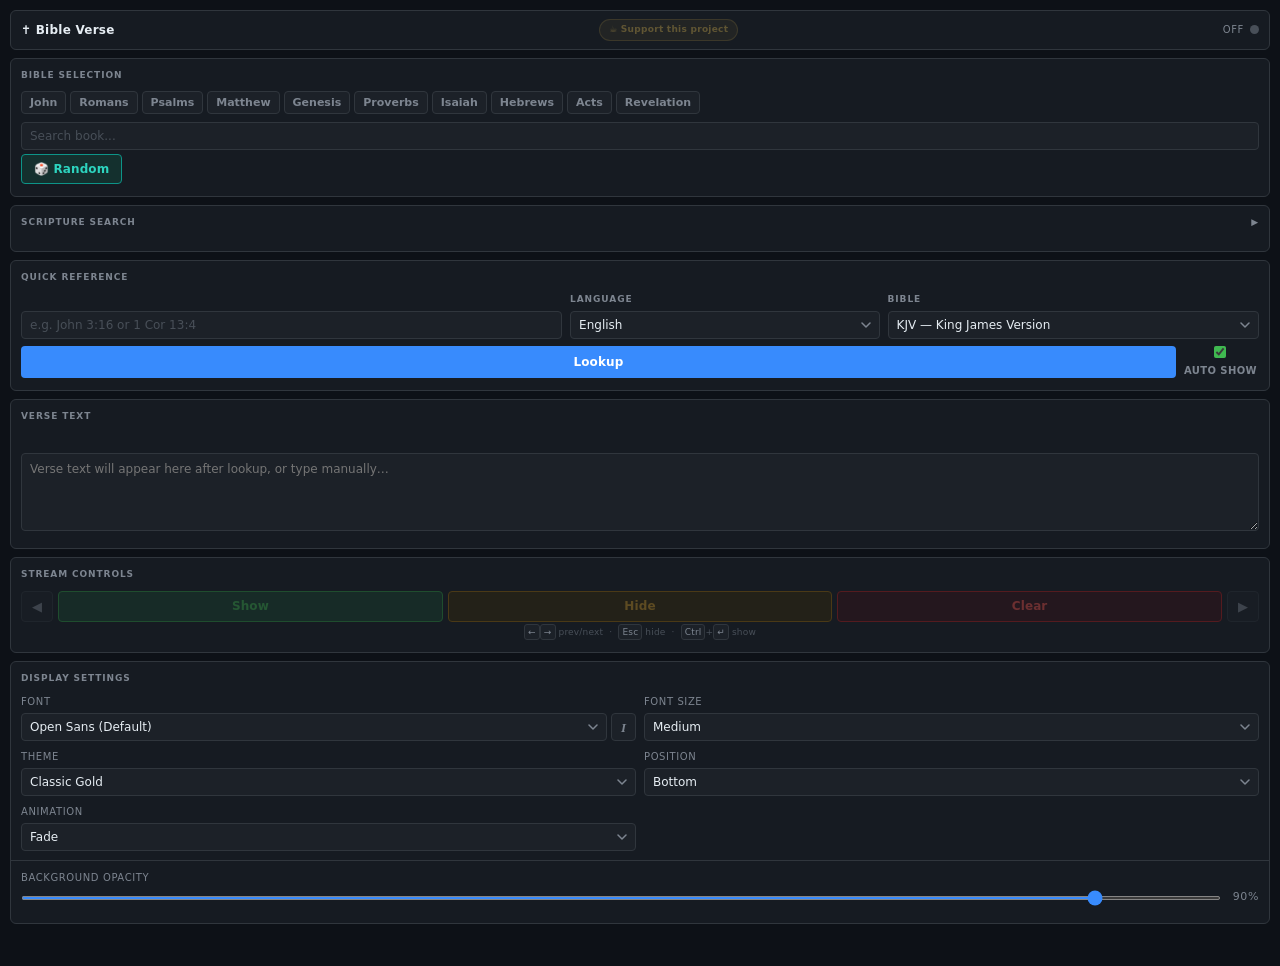
==== commit 80e17406: "feat: dock UI restructure + scripture phrase search (v1.4.0) - Split dock into Quick Reference and B" ====
--- a/index.html
+++ b/index.html
@@ -26,9 +26,9 @@
     </div>
   </header>
 
-  <!-- Quick Lookup -->
+  <!-- Bible Selection -->
   <div class="card">
-    <div class="card-title">Quick Lookup</div>
+    <div class="card-title">Bible Selection</div>
     <div class="quick-books">
       <button class="btn-book" data-book="John">John</button>
       <button class="btn-book" data-book="Romans">Romans</button>
@@ -41,21 +41,53 @@
       <button class="btn-book" data-book="Acts">Acts</button>
       <button class="btn-book" data-book="Revelation">Revelation</button>
     </div>
+    <div class="ref-wrap" style="margin-top:8px;position:relative;">
+      <input type="text" id="book-input" placeholder="Search book..." autocomplete="off" spellcheck="false">
+      <ul id="autocomplete-list" class="autocomplete-list hidden"></ul>
+    </div>
+    <div id="cv-row" class="cv-row hidden">
+      <select id="chapter-sel" title="Chapter"></select>
+      <select id="verse-sel" title="Verse"></select>
+    </div>
+    <div class="lookup-actions">
+      <button class="btn btn-random" id="btn-random">🎲 Random</button>
+    </div>
+    <div id="random-menu" class="random-menu hidden">
+      <button class="random-menu-item" data-cat="bible">📖 Entire Bible</button>
+      <button class="random-menu-item" data-cat="ot">📜 Old Testament</button>
+      <button class="random-menu-item" data-cat="nt">✝ New Testament</button>
+      <button class="random-menu-item" data-cat="gospels">🕊 Gospels only</button>
+      <button class="random-menu-item" data-cat="poetry">🎵 Psalms &amp; Proverbs</button>
+    </div>
   </div>
 
-  <!-- Lookup -->
+  <!-- Scripture Search -->
+  <div class="card" id="scripture-search-card">
+    <div class="card-title" id="scripture-search-toggle" style="cursor:pointer;display:flex;justify-content:space-between;align-items:center;">
+      Scripture Search <span id="search-toggle-icon">▶</span>
+    </div>
+    <div id="scripture-search-body" style="display:none;">
+      <div style="display:flex;gap:8px;margin-bottom:8px;">
+        <input type="text" id="search-input" placeholder="e.g. Jesus wept" autocomplete="off" spellcheck="false" style="flex:1;min-width:0;">
+        <button class="btn btn-lookup" id="btn-search">Search</button>
+      </div>
+      <div id="search-status" style="font-size:11px;color:var(--text-muted);margin-bottom:6px;display:none;"></div>
+      <ul id="search-results" class="search-results hidden"></ul>
+    </div>
+  </div>
+
+  <!-- Quick Reference -->
   <div class="card">
-    <div class="card-title">Verse Lookup</div>
+    <div class="card-title">Quick Reference</div>
     <div class="lookup-row" style="display:flex;gap:8px;align-items:flex-end;flex-wrap:nowrap;">
-      <div class="ref-wrap" style="width:42%;flex:none;box-sizing:border-box;">
+      <div class="ref-wrap" style="flex:1;min-width:0;box-sizing:border-box;">
         <input
           type="text"
           id="ref-input"
-          placeholder="Book name or John 3:16"
+          placeholder="e.g. John 3:16 or 1 Cor 13:4"
           autocomplete="off"
           spellcheck="false"
         >
-        <ul id="autocomplete-list" class="autocomplete-list hidden"></ul>
       </div>
       <div style="width:25%;flex:none;box-sizing:border-box;min-width:0;">
         <label style="font-size:9px;font-weight:700;text-transform:uppercase;letter-spacing:0.1em;color:var(--text-muted);margin-bottom:4px;">Language</label>
@@ -129,24 +161,12 @@
       </select>
       </div>
     </div>
-    <div id="cv-row" class="cv-row hidden">
-      <select id="chapter-sel" title="Chapter"></select>
-      <select id="verse-sel" title="Verse"></select>
-    </div>
     <div class="lookup-actions">
       <button class="btn btn-lookup" id="btn-lookup">Lookup</button>
       <label class="auto-show-label" title="Automatically show verse on stream after lookup">
         <input type="checkbox" id="auto-show-cb" checked>
         <span>Auto Show</span>
       </label>
-      <button class="btn btn-random" id="btn-random">🎲 Random</button>
-    </div>
-    <div id="random-menu" class="random-menu hidden">
-      <button class="random-menu-item" data-cat="bible">📖 Entire Bible</button>
-      <button class="random-menu-item" data-cat="ot">📜 Old Testament</button>
-      <button class="random-menu-item" data-cat="nt">✝ New Testament</button>
-      <button class="random-menu-item" data-cat="gospels">🕊 Gospels only</button>
-      <button class="random-menu-item" data-cat="poetry">🎵 Psalms &amp; Proverbs</button>
     </div>
   </div>
 
@@ -294,6 +314,14 @@
   // ── DOM refs ──────────────────────────────────────────
   const refInput        = document.getElementById('ref-input');
   const autocompleteList= document.getElementById('autocomplete-list');
+  const bookInput       = document.getElementById('book-input');
+  const searchInput     = document.getElementById('search-input');
+  const btnSearch       = document.getElementById('btn-search');
+  const searchStatus    = document.getElementById('search-status');
+  const searchResults   = document.getElementById('search-results');
+  const searchToggle    = document.getElementById('scripture-search-toggle');
+  const searchBody      = document.getElementById('scripture-search-body');
+  const searchToggleIcon= document.getElementById('search-toggle-icon');
   const chapterSel      = document.getElementById('chapter-sel');
   const verseSel        = document.getElementById('verse-sel');
   const cvRow           = document.getElementById('cv-row');
@@ -559,6 +587,7 @@
 
   function selectBook(bookName) {
     selectedBook = bookName;
+    bookInput.value = bookName;
     document.querySelectorAll('.btn-book').forEach(b =>
       b.classList.toggle('active', b.dataset.book === bookName)
     );
@@ -595,6 +624,64 @@
     cvRow.classList.remove('hidden');
     await populateVerses();
     verseSel.value = verse;
+  }
+
+  // ── Scripture Search ──────────────────────────────────
+
+  async function doSearch() {
+    const query = searchInput.value.trim();
+    if (query.length < 2) {
+      searchStatus.textContent = 'Type at least 2 characters to search.';
+      searchStatus.style.display = '';
+      searchResults.classList.add('hidden');
+      searchResults.innerHTML = '';
+      return;
+    }
+    const rawTranslation = translationSel.value;
+    const translationCode = BibleApp.TRANSLATION_MAP[rawTranslation.toLowerCase()] || rawTranslation.toUpperCase();
+
+    searchStatus.textContent = 'Searching...';
+    searchStatus.style.display = '';
+    btnSearch.disabled = true;
+    searchResults.classList.add('hidden');
+    searchResults.innerHTML = '';
+
+    const results = await BibleApp.searchScripture(translationCode, query);
+
+    btnSearch.disabled = false;
+
+    if (results && results.error) {
+      searchStatus.textContent = results.error;
+      return;
+    }
+    if (!results || results.length === 0) {
+      searchStatus.textContent = `No results found for "${query}".`;
+      return;
+    }
+
+    searchStatus.textContent = `${results.length} result${results.length !== 1 ? 's' : ''} found.`;
+    searchResults.innerHTML = '';
+
+    results.forEach(r => {
+      const bookName = BibleApp.BIBLE_BOOKS[r.bookId - 1]?.[0] || `Book ${r.bookId}`;
+      const ref = `${bookName} ${r.chapter}:${r.verse}`;
+      const snippet = r.text.length > 90 ? r.text.slice(0, 90) + '...' : r.text;
+
+      const li = document.createElement('li');
+      li.className = 'search-result-item';
+      li.innerHTML = `<span class="search-result-ref">${ref}</span><span class="search-result-text">${snippet}</span>`;
+      li.addEventListener('click', () => {
+        refInput.value = ref;
+        doLookup(ref);
+        if (searchBody.style.display !== 'none') {
+          searchBody.style.display = 'none';
+          searchToggleIcon.textContent = '▶';
+        }
+      });
+      searchResults.appendChild(li);
+    });
+
+    searchResults.classList.remove('hidden');
   }
 
   // ── Autocomplete ──────────────────────────────────────
@@ -642,25 +729,18 @@
     });
   }
 
-  function handleRefInput() {
-    const val = refInput.value;
-    // If cleared, reset book state and hide chapter/verse row
+  function handleBookInput() {
+    const val = bookInput.value;
     if (!val.trim()) {
       selectedBook = null;
       cvRow.classList.add('hidden');
       document.querySelectorAll('.btn-book').forEach(b => b.classList.remove('active'));
-    }
-    // Only autocomplete if we're still typing the book name (no chapter yet)
-    const hasChapter = /\d+:\d+/.test(val) || /^\S+\s+\d+$/.test(val);
-    if (!val.trim() || hasChapter) {
-      hideAutocomplete();
+      const allBooks = BibleApp.BIBLE_BOOKS.map(([name]) => name);
+      showAutocomplete(allBooks);
       return;
     }
-    // Extract the book fragment (everything before a digit+colon or just the whole string)
-    const bookFragment = val.replace(/\s+\d+.*$/, '');
-    const results = BibleApp.searchBooks(bookFragment);
-    // Don't show autocomplete if the typed value already exactly matches a book
-    const exact = results.length === 1 && results[0].toLowerCase() === bookFragment.toLowerCase();
+    const results = BibleApp.searchBooks(val.trim());
+    const exact = results.length === 1 && results[0].toLowerCase() === val.trim().toLowerCase();
     if (exact) { hideAutocomplete(); return; }
     showAutocomplete(results);
   }
@@ -824,6 +904,10 @@
     if (autoShowCb.checked) doLookup();
   });
 
+  verseSel.addEventListener('keydown', (e) => {
+    if (e.key === 'Enter') doLookup();
+  });
+
   btnLookup.addEventListener('click', () => doLookup());
 
   btnRandom.addEventListener('click', (e) => {
@@ -839,20 +923,24 @@
   // Close the menu when clicking anywhere outside it
   document.addEventListener('click', closeRandomMenu);
 
-  refInput.addEventListener('input', handleRefInput);
-
-  refInput.addEventListener('focus', () => {
-    const val = refInput.value.trim();
-    const hasChapter = /\d+:\d+/.test(val) || /^\S+\s+\d+$/.test(val);
-    if (hasChapter) return;
-    const bookFragment = val.replace(/\s+\d+.*$/, '');
-    const results = bookFragment
-      ? BibleApp.searchBooks(bookFragment)
+  refInput.addEventListener('keydown', (e) => {
+    if (e.key === 'Enter') {
+      hideAutocomplete();
+      doLookup();
+    }
+  });
+
+  bookInput.addEventListener('input', handleBookInput);
+
+  bookInput.addEventListener('focus', () => {
+    const val = bookInput.value.trim();
+    const results = val
+      ? BibleApp.searchBooks(val)
       : BibleApp.BIBLE_BOOKS.map(([name]) => name);
     showAutocomplete(results);
   });
 
-  refInput.addEventListener('keydown', (e) => {
+  bookInput.addEventListener('keydown', (e) => {
     if (e.key === 'ArrowDown') { e.preventDefault(); moveAutocomplete(1); return; }
     if (e.key === 'ArrowUp')   { e.preventDefault(); moveAutocomplete(-1); return; }
     if (e.key === 'Escape')    { hideAutocomplete(); return; }
@@ -860,17 +948,33 @@
       if (acIndex >= 0 && acItems.length) {
         e.preventDefault();
         selectAutocomplete(acIndex);
-      } else {
-        hideAutocomplete();
-        doLookup();
       }
     }
   });
 
-  refInput.addEventListener('blur', () => {
-    // Delay so mousedown on autocomplete item fires first
+  bookInput.addEventListener('blur', () => {
     setTimeout(hideAutocomplete, 150);
   });
+
+  btnSearch.addEventListener('click', () => doSearch());
+
+  searchInput.addEventListener('keydown', (e) => {
+    if (e.key === 'Enter') doSearch();
+  });
+
+  searchToggle.addEventListener('click', () => {
+    const isOpen = searchBody.style.display !== 'none';
+    searchBody.style.display = isOpen ? 'none' : '';
+    searchToggleIcon.textContent = isOpen ? '▶' : '▼';
+    try { localStorage.setItem('obs-bible-verse-search-open', isOpen ? '0' : '1'); } catch (_) {}
+  });
+
+  try {
+    if (localStorage.getItem('obs-bible-verse-search-open') === '1') {
+      searchBody.style.display = '';
+      searchToggleIcon.textContent = '▼';
+    }
+  } catch (_) {}
 
   verseText.addEventListener('input', () => {
     enableControls(verseText.value.trim().length > 0);
--- a/assets/dock.css
+++ b/assets/dock.css
@@ -794,3 +794,55 @@
 #bg-mode-section.visible {
   display: block;
 }
+
+/* ── Scripture Search ───────────────────────────────────── */
+.search-results {
+  list-style: none;
+  margin: 0;
+  padding: 0;
+  max-height: 220px;
+  overflow-y: auto;
+  border: 1px solid var(--border);
+  border-radius: 6px;
+}
+
+.search-results.hidden {
+  display: none;
+}
+
+.search-result-item {
+  display: flex;
+  flex-direction: column;
+  gap: 2px;
+  padding: 8px 10px;
+  cursor: pointer;
+  border-bottom: 1px solid var(--border);
+  transition: background 0.15s;
+}
+
+.search-result-item:last-child {
+  border-bottom: none;
+}
+
+.search-result-item:hover {
+  background: var(--hover);
+}
+
+.search-result-ref {
+  font-size: 11px;
+  font-weight: 700;
+  color: var(--accent);
+  letter-spacing: 0.04em;
+}
+
+.search-result-text {
+  font-size: 12px;
+  color: var(--text-muted);
+  line-height: 1.4;
+}
+
+/* ── Book input ─────────────────────────────────────────── */
+#book-input {
+  width: 100%;
+  box-sizing: border-box;
+}
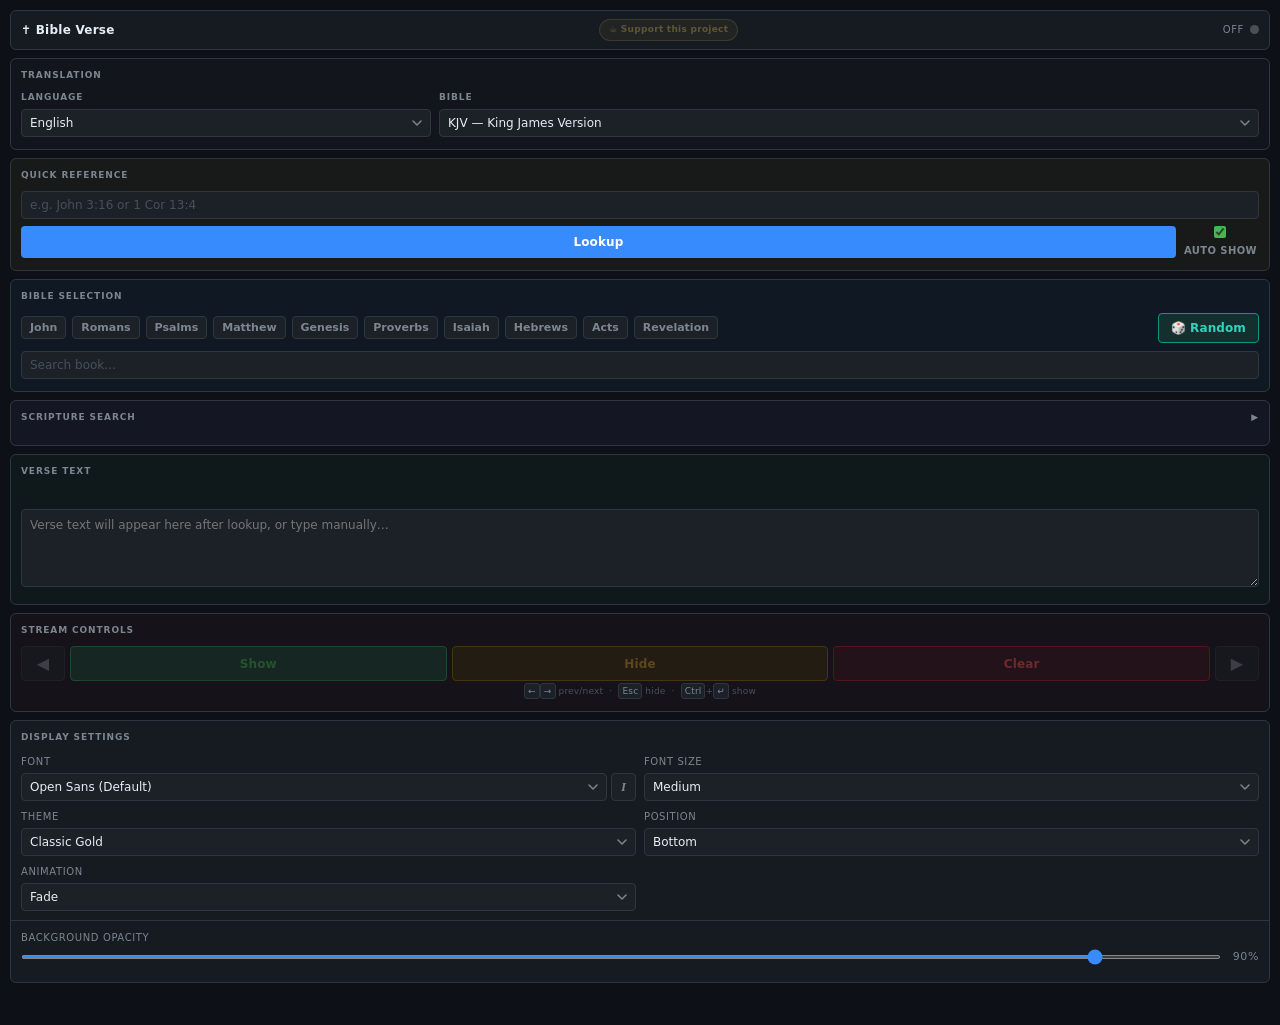
==== commit fd4ed10a: "refactor: reorder dock cards and add per-card tints - Split Quick Reference card; extract Translatio" ====
--- a/index.html
+++ b/index.html
@@ -26,71 +26,12 @@
     </div>
   </header>
 
-  <!-- Bible Selection -->
-  <div class="card">
-    <div class="card-title">Bible Selection</div>
-    <div class="quick-books">
-      <button class="btn-book" data-book="John">John</button>
-      <button class="btn-book" data-book="Romans">Romans</button>
-      <button class="btn-book" data-book="Psalms">Psalms</button>
-      <button class="btn-book" data-book="Matthew">Matthew</button>
-      <button class="btn-book" data-book="Genesis">Genesis</button>
-      <button class="btn-book" data-book="Proverbs">Proverbs</button>
-      <button class="btn-book" data-book="Isaiah">Isaiah</button>
-      <button class="btn-book" data-book="Hebrews">Hebrews</button>
-      <button class="btn-book" data-book="Acts">Acts</button>
-      <button class="btn-book" data-book="Revelation">Revelation</button>
-    </div>
-    <div class="ref-wrap" style="margin-top:8px;position:relative;">
-      <input type="text" id="book-input" placeholder="Search book..." autocomplete="off" spellcheck="false">
-      <ul id="autocomplete-list" class="autocomplete-list hidden"></ul>
-    </div>
-    <div id="cv-row" class="cv-row hidden">
-      <select id="chapter-sel" title="Chapter"></select>
-      <select id="verse-sel" title="Verse"></select>
-    </div>
-    <div class="lookup-actions">
-      <button class="btn btn-random" id="btn-random">🎲 Random</button>
-    </div>
-    <div id="random-menu" class="random-menu hidden">
-      <button class="random-menu-item" data-cat="bible">📖 Entire Bible</button>
-      <button class="random-menu-item" data-cat="ot">📜 Old Testament</button>
-      <button class="random-menu-item" data-cat="nt">✝ New Testament</button>
-      <button class="random-menu-item" data-cat="gospels">🕊 Gospels only</button>
-      <button class="random-menu-item" data-cat="poetry">🎵 Psalms &amp; Proverbs</button>
-    </div>
-  </div>
-
-  <!-- Scripture Search -->
-  <div class="card" id="scripture-search-card">
-    <div class="card-title" id="scripture-search-toggle" style="cursor:pointer;display:flex;justify-content:space-between;align-items:center;">
-      Scripture Search <span id="search-toggle-icon">▶</span>
-    </div>
-    <div id="scripture-search-body" style="display:none;">
-      <div style="display:flex;gap:8px;margin-bottom:8px;">
-        <input type="text" id="search-input" placeholder="e.g. Jesus wept" autocomplete="off" spellcheck="false" style="flex:1;min-width:0;">
-        <button class="btn btn-lookup" id="btn-search">Search</button>
-      </div>
-      <div id="search-status" style="font-size:11px;color:var(--text-muted);margin-bottom:6px;display:none;"></div>
-      <ul id="search-results" class="search-results hidden"></ul>
-    </div>
-  </div>
-
-  <!-- Quick Reference -->
-  <div class="card">
-    <div class="card-title">Quick Reference</div>
-    <div class="lookup-row" style="display:flex;gap:8px;align-items:flex-end;flex-wrap:nowrap;">
-      <div class="ref-wrap" style="flex:1;min-width:0;box-sizing:border-box;">
-        <input
-          type="text"
-          id="ref-input"
-          placeholder="e.g. John 3:16 or 1 Cor 13:4"
-          autocomplete="off"
-          spellcheck="false"
-        >
-      </div>
-      <div style="width:25%;flex:none;box-sizing:border-box;min-width:0;">
-        <label style="font-size:9px;font-weight:700;text-transform:uppercase;letter-spacing:0.1em;color:var(--text-muted);margin-bottom:4px;">Language</label>
+  <!-- Translation -->
+  <div class="card card--translation">
+    <div class="card-title">Translation</div>
+    <div style="display:flex;gap:8px;align-items:flex-end;flex-wrap:nowrap;">
+      <div style="flex:1;min-width:0;box-sizing:border-box;">
+        <label style="font-size:9px;font-weight:700;text-transform:uppercase;letter-spacing:0.1em;color:var(--text-muted);margin-bottom:4px;display:block;">Language</label>
         <select id="language" title="Language" style="width:100%;min-width:0;">
           <option value="" disabled>Language</option>
           <option value="english" selected>English</option>
@@ -104,61 +45,77 @@
           <option value="russian">Russian</option>
         </select>
       </div>
-      <div style="width:30%;flex:none;box-sizing:border-box;min-width:0;">
-        <label style="font-size:9px;font-weight:700;text-transform:uppercase;letter-spacing:0.1em;color:var(--text-muted);margin-bottom:4px;">Bible</label>
-        <select id="translation" title="Bible translation" style="width:100%;max-width:100%;overflow:hidden;text-overflow:ellipsis;min-width:0;box-sizing:border-box;">
-        <option value="kjv" data-language="english" selected>KJV — King James Version</option>
-        <option value="nkjv" data-language="english">NKJV — New King James Version</option>
-        <option value="niv" data-language="english">NIV — New International Version (1984)</option>
-        <option value="niv2011" data-language="english">NIV2011 — New International Version (2011)</option>
-        <option value="esv" data-language="english">ESV — English Standard Version</option>
-        <option value="nlt" data-language="english">NLT — New Living Translation</option>
-        <option value="nasb" data-language="english">NASB — New American Standard Bible</option>
-        <option value="amp" data-language="english">AMP — Amplified Bible</option>
-        <option value="msg" data-language="english">MSG — The Message</option>
-        <option value="csb17" data-language="english">CSB — Christian Standard Bible</option>
-        <option value="web" data-language="english">WEB — World English Bible</option>
-        <option value="webbe" data-language="english">WEBBE — World English Bible British</option>
-        <option value="asv" data-language="english">ASV — American Standard Version</option>
-        <option value="bbe" data-language="english">BBE — Bible in Basic English</option>
-        <option value="darby" data-language="english">DBY — Darby Translation</option>
-        <option value="ylt" data-language="english">YLT — Young's Literal (NT Only)</option>
-        <option value="dra" data-language="english">DRB — Douay-Rheims</option>
-        <option value="rsv" data-language="english">RSV — Revised Standard Version</option>
-        <option value="net" data-language="english">NET — New English Translation</option>
-        <option value="gnv" data-language="english">GNV — Geneva Bible (1599)</option>
-        <option value="lsv" data-language="english">LSV — Literal Standard Version</option>
-        <option value="bsb" data-language="english">BSB — Berean Standard Bible</option>
-        <option value="mev" data-language="english">MEV — Modern English Version</option>
-        <option value="isv" data-language="english">ISV — International Standard Version</option>
-        <option value="erv" data-language="english">ERV — Easy-to-Read Version</option>
-        <option value="gnt" data-language="english">GNT — Good News Bible</option>
-        <option value="nbs" data-language="french">NBS — Nouvelle Bible Segond</option>
-        <option value="frlsg" data-language="french">LSG — Louis Segond 1910</option>
-        <option value="frdby" data-language="french">DBY — Darby French</option>
-        <option value="frpdv17" data-language="french">PDV — Parole de Vie</option>
-        <option value="bds" data-language="french">BDS — Bible du Semeur</option>
-        <option value="ara" data-language="portuguese">ARA — Almeida Revista e Atualizada</option>
-        <option value="acf11" data-language="portuguese">ACF — Almeida Corrigida Fiel</option>
-        <option value="nvipt" data-language="portuguese">NVI-PT — Nova Versão Internacional</option>
-        <option value="ntlh" data-language="portuguese">NTLH — Nova Tradução na Linguagem de Hoje</option>
-        <option value="arc09" data-language="portuguese">ARC — Almeida Revista e Corrigida</option>
-        <option value="rv1960" data-language="spanish">RV1960 — Reina Valera 1960</option>
-        <option value="rv2004" data-language="spanish">RV2004 — Reina Valera 2004</option>
-        <option value="nvi" data-language="spanish">NVI — Nueva Versión Internacional</option>
-        <option value="pdt" data-language="spanish">PDT — Palabra de Dios para Todos</option>
-        <option value="ntv" data-language="spanish">NTV — Nueva Traducción Viviente</option>
-        <option value="suv" data-language="swahili">SUV — Swahili Union Version</option>
-        <option value="nav" data-language="arabic">NAV — New Arabic Version</option>
-        <option value="svd" data-language="arabic">SVD — Smith & Van Dyke</option>
-        <option value="cuv" data-language="chinese">CUV — Chinese Union Version</option>
-        <option value="cunp" data-language="chinese">CUNP — Chinese Union New Punctuation</option>
-        <option value="elb" data-language="german">ELB — Elberfelder Bibel</option>
-        <option value="lut" data-language="german">LUT — Luther Bibel 2017</option>
-        <option value="sch" data-language="german">SCH — Schlachter 2000</option>
-        <option value="synodal" data-language="russian">SYNOD — Russian Synodal</option>
-        <option value="nrt" data-language="russian">NRT — New Russian Translation</option>
-      </select>
+      <div style="flex:2;min-width:0;box-sizing:border-box;">
+        <label style="font-size:9px;font-weight:700;text-transform:uppercase;letter-spacing:0.1em;color:var(--text-muted);margin-bottom:4px;display:block;">Bible</label>
+        <select id="translation" title="Bible translation" style="width:100%;overflow:hidden;text-overflow:ellipsis;min-width:0;box-sizing:border-box;">
+          <option value="kjv" data-language="english" selected>KJV — King James Version</option>
+          <option value="nkjv" data-language="english">NKJV — New King James Version</option>
+          <option value="niv" data-language="english">NIV — New International Version (1984)</option>
+          <option value="niv2011" data-language="english">NIV2011 — New International Version (2011)</option>
+          <option value="esv" data-language="english">ESV — English Standard Version</option>
+          <option value="nlt" data-language="english">NLT — New Living Translation</option>
+          <option value="nasb" data-language="english">NASB — New American Standard Bible</option>
+          <option value="amp" data-language="english">AMP — Amplified Bible</option>
+          <option value="msg" data-language="english">MSG — The Message</option>
+          <option value="csb17" data-language="english">CSB — Christian Standard Bible</option>
+          <option value="web" data-language="english">WEB — World English Bible</option>
+          <option value="webbe" data-language="english">WEBBE — World English Bible British</option>
+          <option value="asv" data-language="english">ASV — American Standard Version</option>
+          <option value="bbe" data-language="english">BBE — Bible in Basic English</option>
+          <option value="darby" data-language="english">DBY — Darby Translation</option>
+          <option value="ylt" data-language="english">YLT — Young's Literal (NT Only)</option>
+          <option value="dra" data-language="english">DRB — Douay-Rheims</option>
+          <option value="rsv" data-language="english">RSV — Revised Standard Version</option>
+          <option value="net" data-language="english">NET — New English Translation</option>
+          <option value="gnv" data-language="english">GNV — Geneva Bible (1599)</option>
+          <option value="lsv" data-language="english">LSV — Literal Standard Version</option>
+          <option value="bsb" data-language="english">BSB — Berean Standard Bible</option>
+          <option value="mev" data-language="english">MEV — Modern English Version</option>
+          <option value="isv" data-language="english">ISV — International Standard Version</option>
+          <option value="erv" data-language="english">ERV — Easy-to-Read Version</option>
+          <option value="gnt" data-language="english">GNT — Good News Bible</option>
+          <option value="nbs" data-language="french">NBS — Nouvelle Bible Segond</option>
+          <option value="frlsg" data-language="french">LSG — Louis Segond 1910</option>
+          <option value="frdby" data-language="french">DBY — Darby French</option>
+          <option value="frpdv17" data-language="french">PDV — Parole de Vie</option>
+          <option value="bds" data-language="french">BDS — Bible du Semeur</option>
+          <option value="ara" data-language="portuguese">ARA — Almeida Revista e Atualizada</option>
+          <option value="acf11" data-language="portuguese">ACF — Almeida Corrigida Fiel</option>
+          <option value="nvipt" data-language="portuguese">NVI-PT — Nova Versão Internacional</option>
+          <option value="ntlh" data-language="portuguese">NTLH — Nova Tradução na Linguagem de Hoje</option>
+          <option value="arc09" data-language="portuguese">ARC — Almeida Revista e Corrigida</option>
+          <option value="rv1960" data-language="spanish">RV1960 — Reina Valera 1960</option>
+          <option value="rv2004" data-language="spanish">RV2004 — Reina Valera 2004</option>
+          <option value="nvi" data-language="spanish">NVI — Nueva Versión Internacional</option>
+          <option value="pdt" data-language="spanish">PDT — Palabra de Dios para Todos</option>
+          <option value="ntv" data-language="spanish">NTV — Nueva Traducción Viviente</option>
+          <option value="suv" data-language="swahili">SUV — Swahili Union Version</option>
+          <option value="nav" data-language="arabic">NAV — New Arabic Version</option>
+          <option value="svd" data-language="arabic">SVD — Smith & Van Dyke</option>
+          <option value="cuv" data-language="chinese">CUV — Chinese Union Version</option>
+          <option value="cunp" data-language="chinese">CUNP — Chinese Union New Punctuation</option>
+          <option value="elb" data-language="german">ELB — Elberfelder Bibel</option>
+          <option value="lut" data-language="german">LUT — Luther Bibel 2017</option>
+          <option value="sch" data-language="german">SCH — Schlachter 2000</option>
+          <option value="synodal" data-language="russian">SYNOD — Russian Synodal</option>
+          <option value="nrt" data-language="russian">NRT — New Russian Translation</option>
+        </select>
+      </div>
+    </div>
+  </div>
+
+  <!-- Quick Reference -->
+  <div class="card card--quick-ref">
+    <div class="card-title">Quick Reference</div>
+    <div class="lookup-row" style="display:flex;gap:8px;align-items:center;flex-wrap:nowrap;">
+      <div class="ref-wrap" style="flex:1;min-width:0;box-sizing:border-box;">
+        <input
+          type="text"
+          id="ref-input"
+          placeholder="e.g. John 3:16 or 1 Cor 13:4"
+          autocomplete="off"
+          spellcheck="false"
+        >
       </div>
     </div>
     <div class="lookup-actions">
@@ -170,8 +127,56 @@
     </div>
   </div>
 
+  <!-- Bible Selection -->
+  <div class="card card--bible-sel">
+    <div class="card-title">Bible Selection</div>
+    <div class="quick-books-row">
+      <button class="btn-book" data-book="John">John</button>
+      <button class="btn-book" data-book="Romans">Romans</button>
+      <button class="btn-book" data-book="Psalms">Psalms</button>
+      <button class="btn-book" data-book="Matthew">Matthew</button>
+      <button class="btn-book" data-book="Genesis">Genesis</button>
+      <button class="btn-book" data-book="Proverbs">Proverbs</button>
+      <button class="btn-book" data-book="Isaiah">Isaiah</button>
+      <button class="btn-book" data-book="Hebrews">Hebrews</button>
+      <button class="btn-book" data-book="Acts">Acts</button>
+      <button class="btn-book" data-book="Revelation">Revelation</button>
+      <button class="btn btn-random" id="btn-random">🎲 Random</button>
+    </div>
+    <div id="random-menu" class="random-menu hidden">
+      <button class="random-menu-item" data-cat="bible">📖 Entire Bible</button>
+      <button class="random-menu-item" data-cat="ot">📜 Old Testament</button>
+      <button class="random-menu-item" data-cat="nt">✝ New Testament</button>
+      <button class="random-menu-item" data-cat="gospels">🕊 Gospels only</button>
+      <button class="random-menu-item" data-cat="poetry">🎵 Psalms &amp; Proverbs</button>
+    </div>
+    <div class="ref-wrap" style="margin-top:8px;position:relative;">
+      <input type="text" id="book-input" placeholder="Search book..." autocomplete="off" spellcheck="false">
+      <ul id="autocomplete-list" class="autocomplete-list hidden"></ul>
+    </div>
+    <div id="cv-row" class="cv-row hidden">
+      <select id="chapter-sel" title="Chapter"></select>
+      <select id="verse-sel" title="Verse"></select>
+    </div>
+  </div>
+
+  <!-- Scripture Search -->
+  <div class="card card--scripture-search" id="scripture-search-card">
+    <div class="card-title" id="scripture-search-toggle" style="cursor:pointer;display:flex;justify-content:space-between;align-items:center;">
+      Scripture Search <span id="search-toggle-icon">▶</span>
+    </div>
+    <div id="scripture-search-body" style="display:none;">
+      <div style="display:flex;gap:8px;margin-bottom:8px;">
+        <input type="text" id="search-input" placeholder="e.g. Jesus wept" autocomplete="off" spellcheck="false" style="flex:1;min-width:0;">
+        <button class="btn btn-lookup" id="btn-search">Search</button>
+      </div>
+      <div id="search-status" style="font-size:11px;color:var(--text-muted);margin-bottom:6px;display:none;"></div>
+      <ul id="search-results" class="search-results hidden"></ul>
+    </div>
+  </div>
+
   <!-- Verse Preview & Edit -->
-  <div class="card">
+  <div class="card card--verse-text">
     <div class="card-title">Verse Text</div>
     <p id="preview-reference"></p>
     <textarea
@@ -181,7 +186,7 @@
   </div>
 
   <!-- Stream Controls -->
-  <div class="card">
+  <div class="card card--stream">
     <div class="card-title">Stream Controls</div>
     <div class="controls-row">
       <button class="btn btn-prev" id="btn-prev" title="Previous verse (←)" disabled>◀</button>
--- a/assets/dock.css
+++ b/assets/dock.css
@@ -846,3 +846,50 @@
   width: 100%;
   box-sizing: border-box;
 }
+
+/* ── Prev / Next button sizing ──────────────────────────── */
+.btn-prev,
+.btn-next {
+  min-width: 44px;
+  font-size: 16px;
+  flex-shrink: 0;
+}
+
+/* ── Card section tints ─────────────────────────────────── */
+.card--translation {
+  background-color: rgba(255, 255, 255, 0.02);
+}
+
+.card--quick-ref {
+  background-color: rgba(201, 168, 76, 0.06);
+}
+
+.card--bible-sel {
+  background-color: rgba(88, 166, 255, 0.05);
+}
+
+.card--scripture-search {
+  background-color: rgba(160, 110, 255, 0.05);
+}
+
+.card--verse-text {
+  background-color: rgba(80, 200, 120, 0.04);
+}
+
+.card--stream {
+  background-color: rgba(220, 80, 80, 0.04);
+}
+
+/* ── Quick books row with inline Random ─────────────────── */
+.quick-books-row {
+  display: flex;
+  align-items: center;
+  flex-wrap: wrap;
+  gap: 6px;
+  margin-bottom: 8px;
+}
+
+.quick-books-row .btn-random {
+  margin-left: auto;
+  flex-shrink: 0;
+}
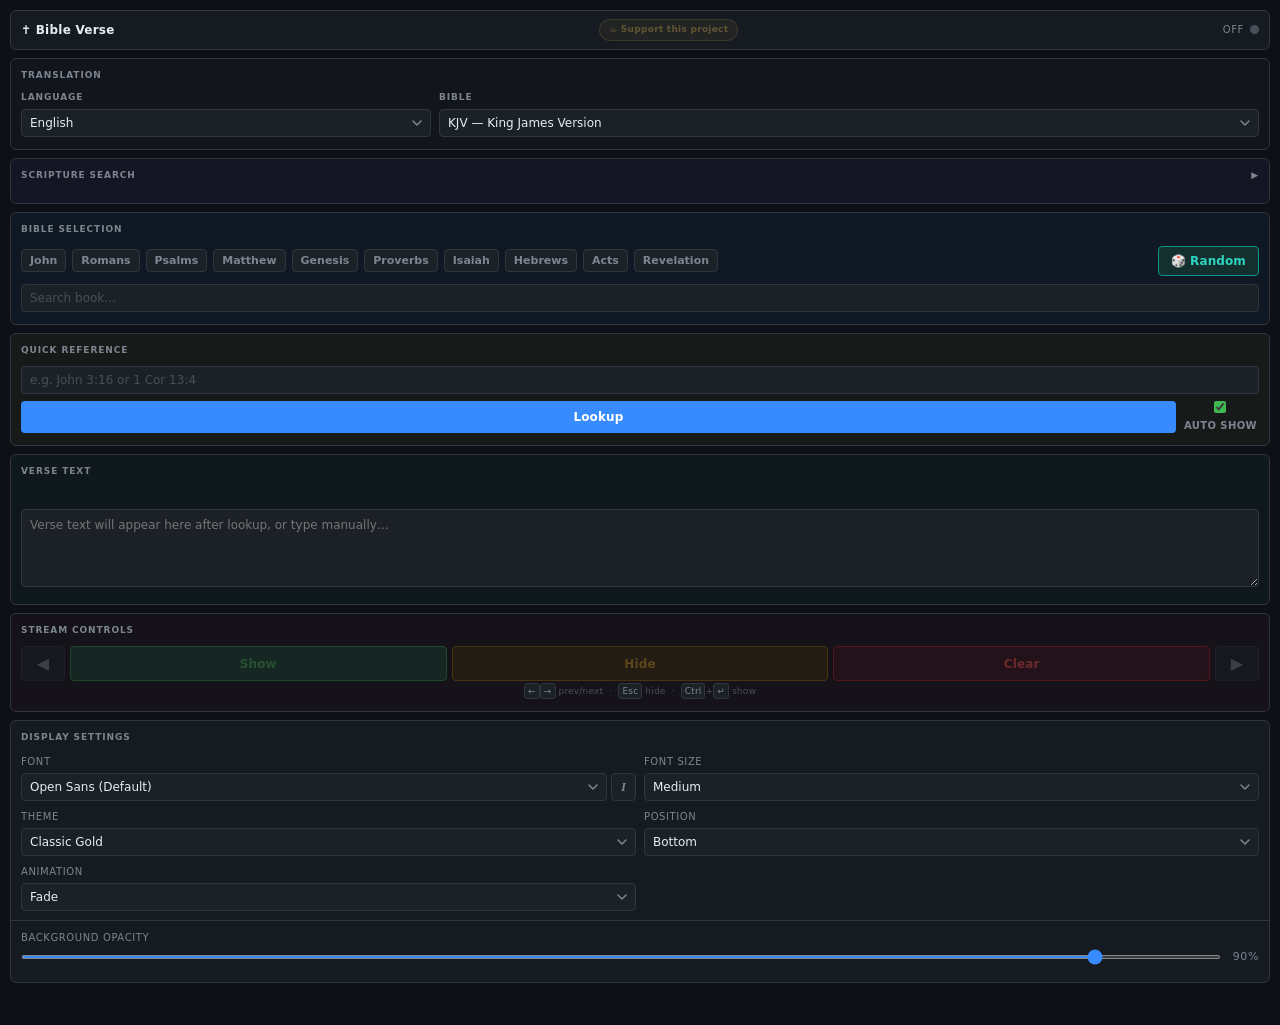
==== commit 5d175389: "feat: UI restructure, card tints, scripture search, dynamic verse count (v1.3.2)" ====
--- a/index.html
+++ b/index.html
@@ -104,26 +104,18 @@
     </div>
   </div>
 
-  <!-- Quick Reference -->
-  <div class="card card--quick-ref">
-    <div class="card-title">Quick Reference</div>
-    <div class="lookup-row" style="display:flex;gap:8px;align-items:center;flex-wrap:nowrap;">
-      <div class="ref-wrap" style="flex:1;min-width:0;box-sizing:border-box;">
-        <input
-          type="text"
-          id="ref-input"
-          placeholder="e.g. John 3:16 or 1 Cor 13:4"
-          autocomplete="off"
-          spellcheck="false"
-        >
+  <!-- Scripture Search -->
+  <div class="card card--scripture-search" id="scripture-search-card">
+    <div class="card-title" id="scripture-search-toggle" style="cursor:pointer;display:flex;justify-content:space-between;align-items:center;">
+      Scripture Search <span id="search-toggle-icon">▶</span>
+    </div>
+    <div id="scripture-search-body" style="display:none;">
+      <div style="display:flex;gap:8px;margin-bottom:8px;">
+        <input type="text" id="search-input" placeholder="e.g. Jesus wept" autocomplete="off" spellcheck="false" style="flex:1;min-width:0;">
+        <button class="btn btn-lookup" id="btn-search">Search</button>
       </div>
-    </div>
-    <div class="lookup-actions">
-      <button class="btn btn-lookup" id="btn-lookup">Lookup</button>
-      <label class="auto-show-label" title="Automatically show verse on stream after lookup">
-        <input type="checkbox" id="auto-show-cb" checked>
-        <span>Auto Show</span>
-      </label>
+      <div id="search-status" style="font-size:11px;color:var(--text-muted);margin-bottom:6px;display:none;"></div>
+      <ul id="search-results" class="search-results hidden"></ul>
     </div>
   </div>
 
@@ -160,18 +152,26 @@
     </div>
   </div>
 
-  <!-- Scripture Search -->
-  <div class="card card--scripture-search" id="scripture-search-card">
-    <div class="card-title" id="scripture-search-toggle" style="cursor:pointer;display:flex;justify-content:space-between;align-items:center;">
-      Scripture Search <span id="search-toggle-icon">▶</span>
-    </div>
-    <div id="scripture-search-body" style="display:none;">
-      <div style="display:flex;gap:8px;margin-bottom:8px;">
-        <input type="text" id="search-input" placeholder="e.g. Jesus wept" autocomplete="off" spellcheck="false" style="flex:1;min-width:0;">
-        <button class="btn btn-lookup" id="btn-search">Search</button>
+  <!-- Quick Reference -->
+  <div class="card card--quick-ref">
+    <div class="card-title">Quick Reference</div>
+    <div class="lookup-row" style="display:flex;gap:8px;align-items:center;flex-wrap:nowrap;">
+      <div class="ref-wrap" style="flex:1;min-width:0;box-sizing:border-box;">
+        <input
+          type="text"
+          id="ref-input"
+          placeholder="e.g. John 3:16 or 1 Cor 13:4"
+          autocomplete="off"
+          spellcheck="false"
+        >
       </div>
-      <div id="search-status" style="font-size:11px;color:var(--text-muted);margin-bottom:6px;display:none;"></div>
-      <ul id="search-results" class="search-results hidden"></ul>
+    </div>
+    <div class="lookup-actions">
+      <button class="btn btn-lookup" id="btn-lookup">Lookup</button>
+      <label class="auto-show-label" title="Automatically show verse on stream after lookup">
+        <input type="checkbox" id="auto-show-cb" checked>
+        <span>Auto Show</span>
+      </label>
     </div>
   </div>
 
